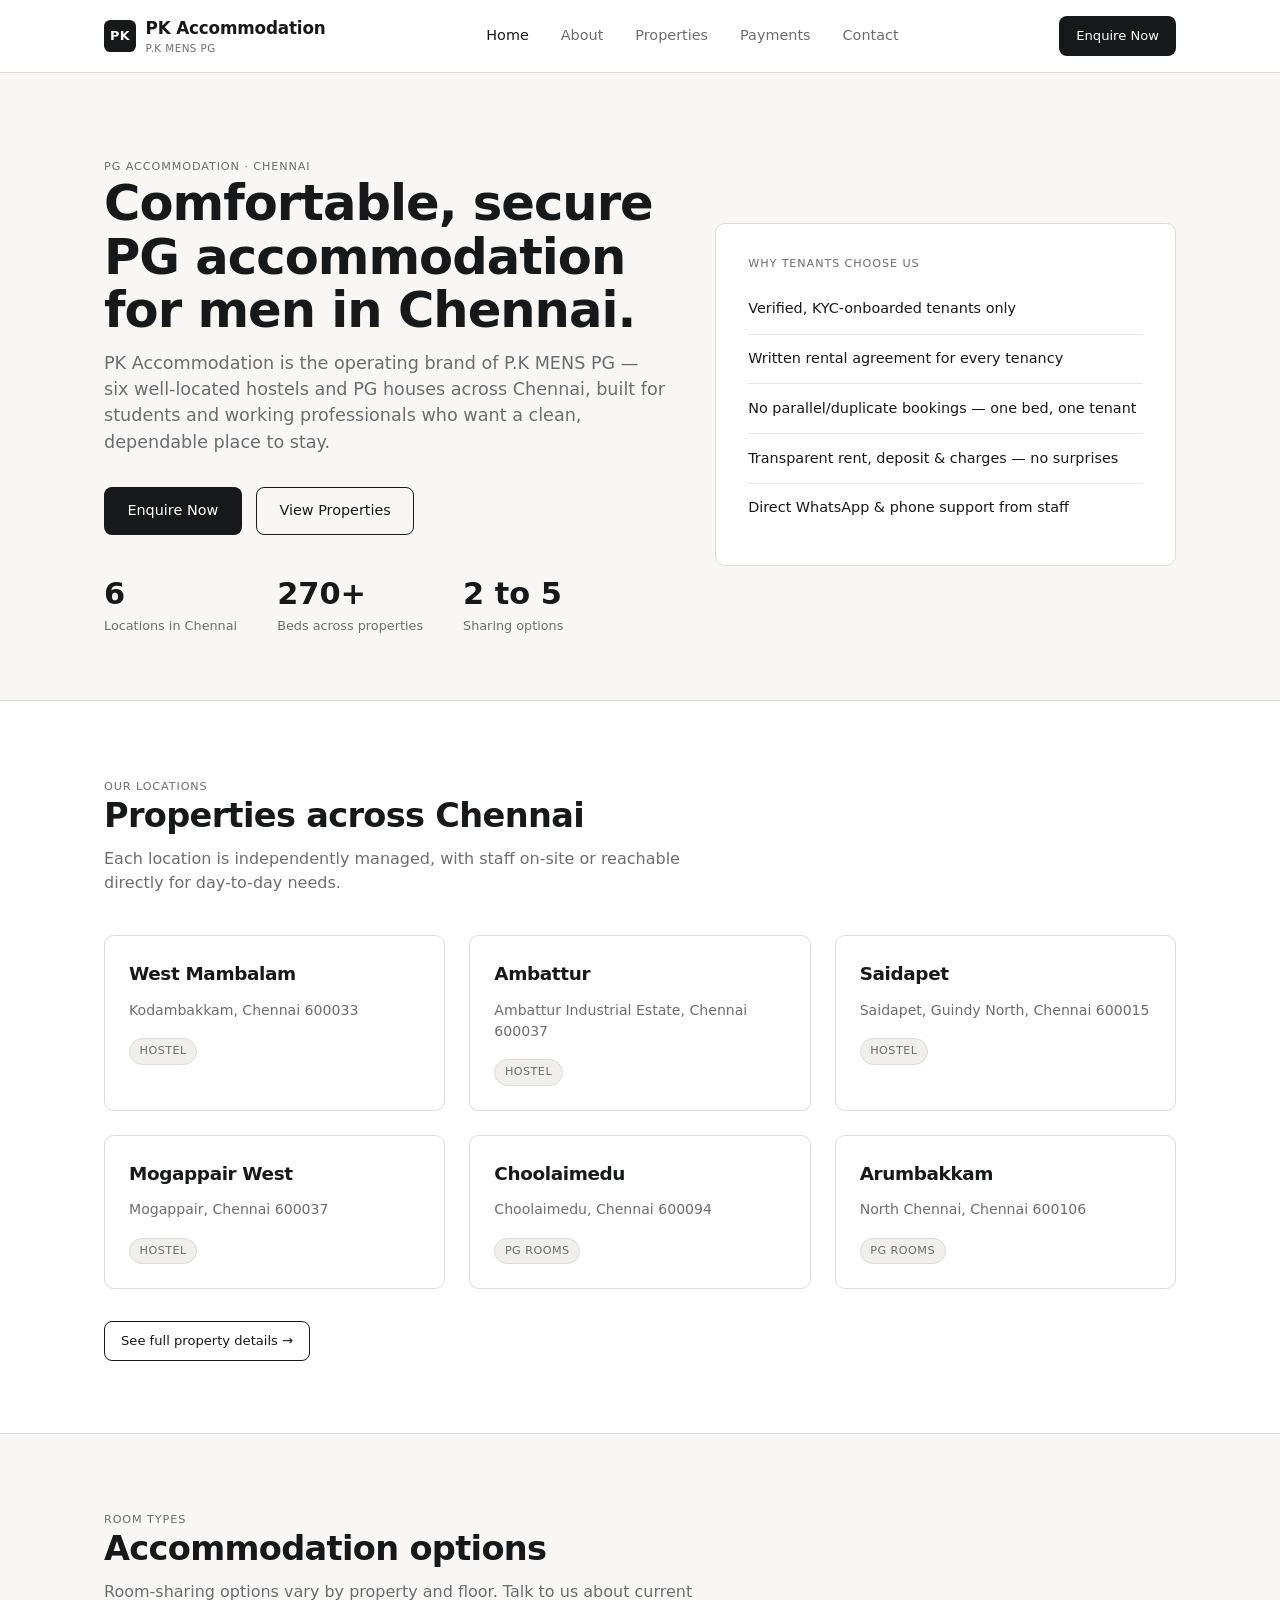
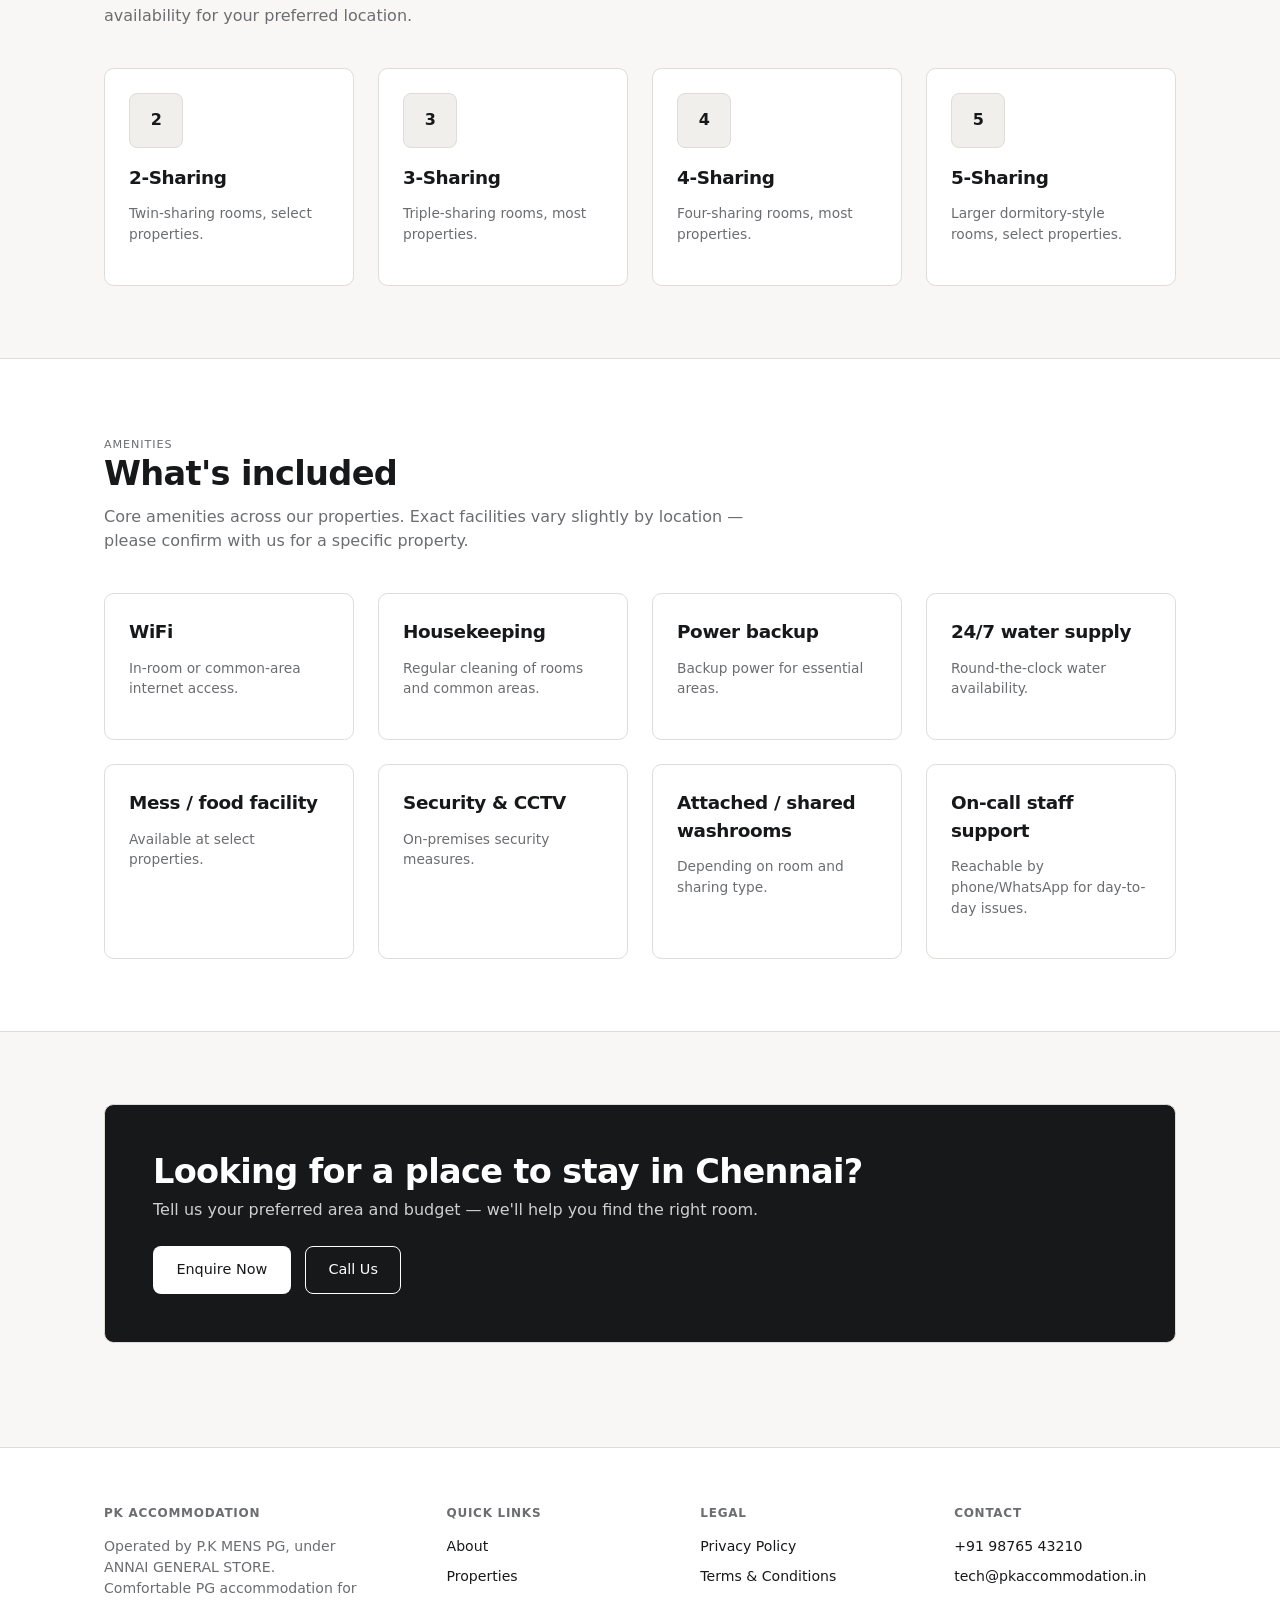
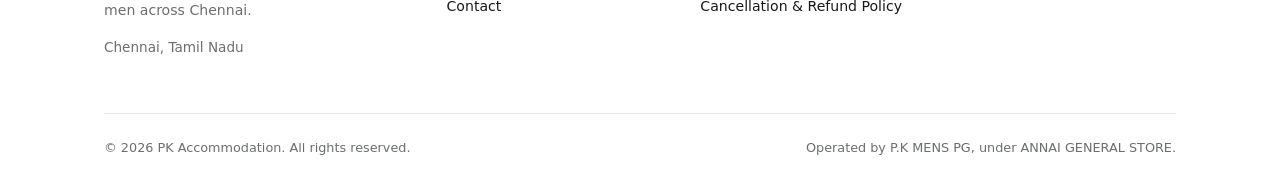
==== index.html @ fdcaf5c1 "Initial commit: PK Accommodation compliance/verification landing site Static site for pkaccommodatio" ====
<!DOCTYPE html>
<html lang="en">
<head>
<meta charset="UTF-8" />
<meta name="viewport" content="width=device-width, initial-scale=1.0" />
<title>PK Accommodation — Comfortable PG Accommodation in Chennai</title>
<meta name="description" content="PK Accommodation (P.K MENS PG) offers comfortable, secure PG and hostel accommodation for men across 6 locations in Chennai — for students and working professionals." />
<link rel="stylesheet" href="assets/style.css" />
</head>
<body>

<header class="site">
  <div class="wrap nav-row">
    <a href="index.html" class="brand">
      <span class="brand-mark">PK</span>
      <span>PK Accommodation<span class="brand-sub">P.K MENS PG</span></span>
    </a>
    <button class="menu-toggle" aria-label="Toggle menu">☰</button>
    <nav class="primary">
      <a href="index.html" aria-current="page">Home</a>
      <a href="about.html">About</a>
      <a href="properties.html">Properties</a>
      <a href="payments.html">Payments</a>
      <a href="contact.html">Contact</a>
    </nav>
    <a href="contact.html" class="btn btn-primary btn-sm nav-cta">Enquire Now</a>
  </div>
</header>

<section class="hero">
  <div class="wrap hero-grid">
    <div>
      <span class="label-xs">PG Accommodation · Chennai</span>
      <h1>Comfortable, secure PG accommodation for men in Chennai.</h1>
      <p class="lead">PK Accommodation is the operating brand of P.K MENS PG — six well-located hostels and PG houses across Chennai, built for students and working professionals who want a clean, dependable place to stay.</p>
      <div class="cta-row">
        <a href="contact.html" class="btn btn-primary">Enquire Now</a>
        <a href="properties.html" class="btn btn-outline">View Properties</a>
      </div>
      <div class="stat-row">
        <div>
          <div class="stat-num">6</div>
          <div class="stat-label">Locations in Chennai</div>
        </div>
        <div>
          <div class="stat-num">270+</div>
          <div class="stat-label">Beds across properties</div>
        </div>
        <div>
          <div class="stat-num">2 to 5</div>
          <div class="stat-label">Sharing options</div>
        </div>
      </div>
    </div>
    <div class="hero-panel">
      <div class="label-xs" style="margin-bottom:0.75rem;">Why tenants choose us</div>
      <div class="row"><span>Verified, KYC-onboarded tenants only</span></div>
      <div class="row"><span>Written rental agreement for every tenancy</span></div>
      <div class="row"><span>No parallel/duplicate bookings — one bed, one tenant</span></div>
      <div class="row"><span>Transparent rent, deposit &amp; charges — no surprises</span></div>
      <div class="row"><span>Direct WhatsApp &amp; phone support from staff</span></div>
    </div>
  </div>
</section>

<section class="alt">
  <div class="wrap">
    <div class="section-head">
      <span class="label-xs">Our Locations</span>
      <h2>Properties across Chennai</h2>
      <p class="muted">Each location is independently managed, with staff on-site or reachable directly for day-to-day needs.</p>
    </div>
    <div class="grid grid-3">
      <div class="card">
        <h3>West Mambalam</h3>
        <p class="muted" style="font-size:0.88rem;">Kodambakkam, Chennai 600033</p>
        <span class="tag">Hostel</span>
      </div>
      <div class="card">
        <h3>Ambattur</h3>
        <p class="muted" style="font-size:0.88rem;">Ambattur Industrial Estate, Chennai 600037</p>
        <span class="tag">Hostel</span>
      </div>
      <div class="card">
        <h3>Saidapet</h3>
        <p class="muted" style="font-size:0.88rem;">Saidapet, Guindy North, Chennai 600015</p>
        <span class="tag">Hostel</span>
      </div>
      <div class="card">
        <h3>Mogappair West</h3>
        <p class="muted" style="font-size:0.88rem;">Mogappair, Chennai 600037</p>
        <span class="tag">Hostel</span>
      </div>
      <div class="card">
        <h3>Choolaimedu</h3>
        <p class="muted" style="font-size:0.88rem;">Choolaimedu, Chennai 600094</p>
        <span class="tag">PG Rooms</span>
      </div>
      <div class="card">
        <h3>Arumbakkam</h3>
        <p class="muted" style="font-size:0.88rem;">North Chennai, Chennai 600106</p>
        <span class="tag">PG Rooms</span>
      </div>
    </div>
    <div style="margin-top:2rem;">
      <a href="properties.html" class="btn btn-outline btn-sm">See full property details →</a>
    </div>
  </div>
</section>

<section>
  <div class="wrap">
    <div class="section-head">
      <span class="label-xs">Room Types</span>
      <h2>Accommodation options</h2>
      <p class="muted">Room-sharing options vary by property and floor. Talk to us about current availability for your preferred location.</p>
    </div>
    <div class="grid grid-4">
      <div class="card">
        <div class="card-plate">2</div>
        <h3>2-Sharing</h3>
        <p class="muted" style="font-size:0.86rem;">Twin-sharing rooms, select properties.</p>
      </div>
      <div class="card">
        <div class="card-plate">3</div>
        <h3>3-Sharing</h3>
        <p class="muted" style="font-size:0.86rem;">Triple-sharing rooms, most properties.</p>
      </div>
      <div class="card">
        <div class="card-plate">4</div>
        <h3>4-Sharing</h3>
        <p class="muted" style="font-size:0.86rem;">Four-sharing rooms, most properties.</p>
      </div>
      <div class="card">
        <div class="card-plate">5</div>
        <h3>5-Sharing</h3>
        <p class="muted" style="font-size:0.86rem;">Larger dormitory-style rooms, select properties.</p>
      </div>
    </div>
  </div>
</section>

<section class="alt">
  <div class="wrap">
    <div class="section-head">
      <span class="label-xs">Amenities</span>
      <h2>What's included</h2>
      <p class="muted">Core amenities across our properties. Exact facilities vary slightly by location — please confirm with us for a specific property.</p>
    </div>
    <div class="grid grid-4">
      <div class="card"><h3>WiFi</h3><p class="muted" style="font-size:0.86rem;">In-room or common-area internet access.</p></div>
      <div class="card"><h3>Housekeeping</h3><p class="muted" style="font-size:0.86rem;">Regular cleaning of rooms and common areas.</p></div>
      <div class="card"><h3>Power backup</h3><p class="muted" style="font-size:0.86rem;">Backup power for essential areas.</p></div>
      <div class="card"><h3>24/7 water supply</h3><p class="muted" style="font-size:0.86rem;">Round-the-clock water availability.</p></div>
      <div class="card"><h3>Mess / food facility</h3><p class="muted" style="font-size:0.86rem;">Available at select properties.</p></div>
      <div class="card"><h3>Security &amp; CCTV</h3><p class="muted" style="font-size:0.86rem;">On-premises security measures.</p></div>
      <div class="card"><h3>Attached / shared washrooms</h3><p class="muted" style="font-size:0.86rem;">Depending on room and sharing type.</p></div>
      <div class="card"><h3>On-call staff support</h3><p class="muted" style="font-size:0.86rem;">Reachable by phone/WhatsApp for day-to-day issues.</p></div>
    </div>
  </div>
</section>

<section>
  <div class="wrap">
    <div class="cta-banner">
      <div>
        <h2>Looking for a place to stay in Chennai?</h2>
        <p>Tell us your preferred area and budget — we'll help you find the right room.</p>
      </div>
      <div class="cta-row" style="margin-top:0;">
        <a href="contact.html" class="btn btn-primary">Enquire Now</a>
        <a href="tel:+919876543210" class="btn btn-outline">Call Us</a>
      </div>
    </div>
  </div>
</section>

<footer class="site">
  <div class="wrap">
    <div class="footer-grid">
      <div>
        <h4>PK Accommodation</h4>
        <p class="muted" style="font-size:0.88rem; max-width:260px;">Operated by P.K MENS PG, under ANNAI GENERAL STORE. Comfortable PG accommodation for men across Chennai.</p>
        <p class="muted" style="font-size:0.85rem;">Chennai, Tamil Nadu</p>
      </div>
      <div>
        <h4>Quick Links</h4>
        <ul>
          <li><a href="about.html">About</a></li>
          <li><a href="properties.html">Properties</a></li>
          <li><a href="contact.html">Contact</a></li>
        </ul>
      </div>
      <div>
        <h4>Legal</h4>
        <ul>
          <li><a href="privacy.html">Privacy Policy</a></li>
          <li><a href="terms.html">Terms &amp; Conditions</a></li>
          <li><a href="refund.html">Cancellation &amp; Refund Policy</a></li>
        </ul>
      </div>
      <div>
        <h4>Contact</h4>
        <ul>
          <li><a href="tel:+919876543210">+91 98765 43210</a></li>
          <li><a href="mailto:tech@pkaccommodation.in">tech@pkaccommodation.in</a></li>
        </ul>
      </div>
    </div>
    <div class="footer-bottom">
      <span>© 2026 PK Accommodation. All rights reserved.</span>
      <span>Operated by P.K MENS PG, under ANNAI GENERAL STORE.</span>
    </div>
  </div>
</footer>
<script src="assets/script.js"></script>
</body>
</html>
---- assets/style.css ----
@import url('https://api.fontshare.com/v2/css?f[]=switzer@400,500,600,700&display=swap');

:root {
  --bg: #f8f7f5;
  --surface: #ffffff;
  --fg: #17181a;
  --muted: #6b6d70;
  --border: #dedcd8;
  --border-soft: #eae8e4;
  --secondary: #f0efec;
  --radius: 0.6rem;
  --max: 1120px;
}

* { box-sizing: border-box; }

html { scroll-behavior: smooth; }

body {
  margin: 0;
  font-family: 'Switzer', ui-sans-serif, system-ui, sans-serif;
  background: var(--bg);
  color: var(--fg);
  font-weight: 400;
  -webkit-font-smoothing: antialiased;
  line-height: 1.5;
}

img { max-width: 100%; display: block; }
a { color: inherit; }

.wrap {
  max-width: var(--max);
  margin: 0 auto;
  padding: 0 1.5rem;
}

/* ---------- Header ---------- */
header.site {
  border-bottom: 1px solid var(--border);
  background: var(--surface);
  position: sticky;
  top: 0;
  z-index: 40;
}

.nav-row {
  display: flex;
  align-items: center;
  justify-content: space-between;
  height: 4.5rem;
}

.brand {
  display: flex;
  align-items: center;
  gap: 0.6rem;
  text-decoration: none;
  font-weight: 600;
  font-size: 1.05rem;
  letter-spacing: -0.01em;
  color: var(--fg);
}

.brand-mark {
  width: 2rem;
  height: 2rem;
  border-radius: 0.4rem;
  background: var(--fg);
  color: var(--surface);
  display: flex;
  align-items: center;
  justify-content: center;
  font-weight: 700;
  font-size: 0.8rem;
  letter-spacing: 0.02em;
  flex-shrink: 0;
}

.brand-sub {
  display: block;
  font-size: 0.65rem;
  font-weight: 400;
  color: var(--muted);
  letter-spacing: 0.04em;
  text-transform: uppercase;
}

nav.primary {
  display: flex;
  gap: 2rem;
  align-items: center;
}

nav.primary a {
  text-decoration: none;
  font-size: 0.9rem;
  color: var(--muted);
  transition: color 0.15s ease;
}

nav.primary a:hover,
nav.primary a[aria-current="page"] {
  color: var(--fg);
}

.nav-cta {
  display: none;
}

.menu-toggle {
  display: none;
  background: none;
  border: 1px solid var(--border);
  border-radius: 0.4rem;
  width: 2.4rem;
  height: 2.4rem;
  align-items: center;
  justify-content: center;
  cursor: pointer;
}

@media (min-width: 860px) {
  .nav-cta { display: inline-flex; }
}

@media (max-width: 859px) {
  nav.primary {
    position: absolute;
    top: 4.5rem;
    left: 0;
    right: 0;
    background: var(--surface);
    border-bottom: 1px solid var(--border);
    flex-direction: column;
    align-items: flex-start;
    gap: 0;
    padding: 0.5rem 1.5rem 1.25rem;
    display: none;
  }
  nav.primary.open { display: flex; }
  nav.primary a {
    width: 100%;
    padding: 0.75rem 0;
    border-bottom: 1px solid var(--border-soft);
    color: var(--fg);
  }
  .menu-toggle { display: inline-flex; }
}

/* ---------- Buttons ---------- */
.btn {
  display: inline-flex;
  align-items: center;
  justify-content: center;
  gap: 0.5rem;
  padding: 0.75rem 1.4rem;
  border-radius: 0.5rem;
  font-size: 0.9rem;
  font-weight: 500;
  text-decoration: none;
  cursor: pointer;
  border: 1px solid transparent;
  transition: opacity 0.15s ease, background 0.15s ease;
}

.btn-primary {
  background: var(--fg);
  color: var(--surface);
}
.btn-primary:hover { opacity: 0.85; }

.btn-outline {
  background: transparent;
  border-color: var(--fg);
  color: var(--fg);
}
.btn-outline:hover { background: var(--fg); color: var(--surface); }

.btn-sm { padding: 0.55rem 1rem; font-size: 0.82rem; }

/* ---------- Sections ---------- */
section { padding: 4.5rem 0; }
section.tight { padding: 3rem 0; }
section.alt { background: var(--surface); border-top: 1px solid var(--border); border-bottom: 1px solid var(--border); }

.label-xs {
  font-size: 0.7rem;
  letter-spacing: 0.08em;
  text-transform: uppercase;
  color: var(--muted);
  font-weight: 500;
}

h1, h2, h3, h4 { font-weight: 600; letter-spacing: -0.02em; margin: 0 0 0.75rem; }
h1 { font-size: clamp(2rem, 4.5vw, 3.1rem); line-height: 1.08; }
h2 { font-size: clamp(1.5rem, 3vw, 2.1rem); line-height: 1.15; }
h3 { font-size: 1.15rem; }
p { color: var(--fg); margin: 0 0 1rem; }
.lead { font-size: 1.1rem; color: var(--muted); max-width: 640px; }
.muted { color: var(--muted); }

.hero {
  padding: 5rem 0 4rem;
}
.hero-grid {
  display: grid;
  grid-template-columns: 1.1fr 0.9fr;
  gap: 3rem;
  align-items: center;
}
@media (max-width: 900px) {
  .hero-grid { grid-template-columns: 1fr; }
}

.stat-row {
  display: flex;
  gap: 2.5rem;
  margin-top: 2.25rem;
  flex-wrap: wrap;
}
.stat-num {
  font-size: 1.9rem;
  font-weight: 600;
  font-variant-numeric: tabular-nums;
}
.stat-label { font-size: 0.8rem; color: var(--muted); }

.hero-panel {
  border: 1px solid var(--border);
  border-radius: var(--radius);
  background: var(--surface);
  padding: 2rem;
}
.hero-panel .row {
  display: flex;
  justify-content: space-between;
  padding: 0.85rem 0;
  border-bottom: 1px solid var(--border-soft);
  font-size: 0.9rem;
}
.hero-panel .row:last-child { border-bottom: none; }

.cta-row { display: flex; gap: 0.9rem; margin-top: 2rem; flex-wrap: wrap; }

.grid {
  display: grid;
  gap: 1.5rem;
}
.grid-2 { grid-template-columns: repeat(2, 1fr); }
.grid-3 { grid-template-columns: repeat(3, 1fr); }
.grid-4 { grid-template-columns: repeat(4, 1fr); }
@media (max-width: 900px) {
  .grid-3, .grid-4 { grid-template-columns: repeat(2, 1fr); }
}
@media (max-width: 620px) {
  .grid-2, .grid-3, .grid-4 { grid-template-columns: 1fr; }
}

.card {
  border: 1px solid var(--border);
  border-radius: var(--radius);
  background: var(--surface);
  padding: 1.5rem;
}

.card-plate {
  height: 3.4rem;
  width: 3.4rem;
  border-radius: 0.5rem;
  background: var(--secondary);
  border: 1px solid var(--border);
  display: flex;
  align-items: center;
  justify-content: center;
  font-weight: 600;
  margin-bottom: 1rem;
}

.tag {
  display: inline-block;
  font-size: 0.7rem;
  letter-spacing: 0.04em;
  text-transform: uppercase;
  padding: 0.25rem 0.6rem;
  border-radius: 999px;
  border: 1px solid var(--border);
  color: var(--muted);
  background: var(--secondary);
}

.section-head { max-width: 640px; margin-bottom: 2.5rem; }

/* ---------- Property card ---------- */
.property-card {
  border: 1px solid var(--border);
  border-radius: var(--radius);
  background: var(--surface);
  overflow: hidden;
}
.property-swatch {
  height: 7rem;
  background: repeating-linear-gradient(135deg, var(--secondary), var(--secondary) 10px, var(--border-soft) 10px, var(--border-soft) 20px);
  border-bottom: 1px solid var(--border);
  display: flex;
  align-items: flex-end;
  padding: 0.9rem 1.1rem;
}
.property-body { padding: 1.4rem; }
.property-body h3 { margin-bottom: 0.25rem; }
.property-addr { font-size: 0.85rem; color: var(--muted); margin-bottom: 0.9rem; }
.property-meta {
  display: flex;
  flex-wrap: wrap;
  gap: 0.4rem;
  margin-bottom: 1.1rem;
}
.property-actions { display: flex; gap: 0.6rem; flex-wrap: wrap; }

/* ---------- Table-ish list ---------- */
.deflist { border: 1px solid var(--border); border-radius: var(--radius); overflow: hidden; background: var(--surface); }
.deflist-row {
  display: grid;
  grid-template-columns: minmax(0, 1.1fr) minmax(0, 1.9fr);
  gap: 1rem;
  padding: 1rem 1.25rem;
  border-bottom: 1px solid var(--border-soft);
  font-size: 0.92rem;
}
.deflist-row:last-child { border-bottom: none; }
.deflist-row .k { color: var(--muted); font-size: 0.8rem; text-transform: uppercase; letter-spacing: 0.04em; padding-top: 0.1rem; }
@media (max-width: 620px) {
  .deflist-row { grid-template-columns: 1fr; gap: 0.3rem; }
}

/* ---------- Steps ---------- */
.steps { display: grid; grid-template-columns: repeat(5, 1fr); gap: 1rem; }
@media (max-width: 900px) { .steps { grid-template-columns: repeat(2, 1fr); } }
@media (max-width: 500px) { .steps { grid-template-columns: 1fr; } }
.step {
  border: 1px solid var(--border);
  border-radius: var(--radius);
  padding: 1.25rem;
  background: var(--surface);
  position: relative;
}
.step-num {
  font-size: 0.75rem;
  font-weight: 600;
  color: var(--muted);
  margin-bottom: 0.6rem;
}

/* ---------- CTA banner ---------- */
.cta-banner {
  border: 1px solid var(--border);
  border-radius: var(--radius);
  background: var(--fg);
  color: var(--surface);
  padding: 3rem;
  display: flex;
  justify-content: space-between;
  align-items: center;
  flex-wrap: wrap;
  gap: 1.5rem;
}
.cta-banner h2 { color: var(--surface); margin-bottom: 0.4rem; }
.cta-banner p { color: #cfcfcf; margin: 0; }
.cta-banner .btn-primary { background: var(--surface); color: var(--fg); }
.cta-banner .btn-outline { border-color: var(--surface); color: var(--surface); }
.cta-banner .btn-outline:hover { background: var(--surface); color: var(--fg); }

/* ---------- Legal / prose pages ---------- */
.prose { max-width: 760px; }
.prose h2 { margin-top: 2.5rem; }
.prose h2:first-child { margin-top: 0; }
.prose ul { padding-left: 1.2rem; }
.prose li { margin-bottom: 0.4rem; }
.updated-note {
  font-size: 0.85rem;
  color: var(--muted);
  border: 1px solid var(--border);
  background: var(--surface);
  border-radius: var(--radius);
  padding: 0.9rem 1.1rem;
  margin-bottom: 2.5rem;
}

/* ---------- Contact form ---------- */
.contact-grid {
  display: grid;
  grid-template-columns: 1fr 1fr;
  gap: 2.5rem;
}
@media (max-width: 860px) { .contact-grid { grid-template-columns: 1fr; } }

form.contact-form { display: grid; gap: 1rem; }
.field { display: grid; gap: 0.4rem; }
.field label { font-size: 0.8rem; color: var(--muted); }
.field input,
.field select,
.field textarea {
  font-family: inherit;
  font-size: 0.92rem;
  padding: 0.7rem 0.85rem;
  border: 1px solid var(--border);
  border-radius: 0.5rem;
  background: var(--surface);
  color: var(--fg);
}
.field textarea { min-height: 110px; resize: vertical; }
.form-note { font-size: 0.8rem; color: var(--muted); margin-top: 0.25rem; }

/* ---------- Footer ---------- */
footer.site {
  border-top: 1px solid var(--border);
  background: var(--surface);
  padding: 3.5rem 0 2rem;
  margin-top: 2rem;
}
.footer-grid {
  display: grid;
  grid-template-columns: 1.4fr 1fr 1fr 1fr;
  gap: 2rem;
  padding-bottom: 2.5rem;
  border-bottom: 1px solid var(--border-soft);
}
@media (max-width: 760px) {
  .footer-grid { grid-template-columns: 1fr 1fr; }
}
.footer-grid h4 {
  font-size: 0.75rem;
  text-transform: uppercase;
  letter-spacing: 0.06em;
  color: var(--muted);
  margin-bottom: 0.9rem;
}
.footer-grid ul { list-style: none; padding: 0; margin: 0; }
.footer-grid li { margin-bottom: 0.55rem; font-size: 0.88rem; }
.footer-grid a { text-decoration: none; color: var(--fg); }
.footer-grid a:hover { color: var(--muted); }
.footer-bottom {
  padding-top: 1.5rem;
  display: flex;
  justify-content: space-between;
  align-items: center;
  flex-wrap: wrap;
  gap: 0.75rem;
  font-size: 0.8rem;
  color: var(--muted);
}

.disclosure {
  font-size: 0.78rem;
  color: var(--muted);
  max-width: 640px;
}
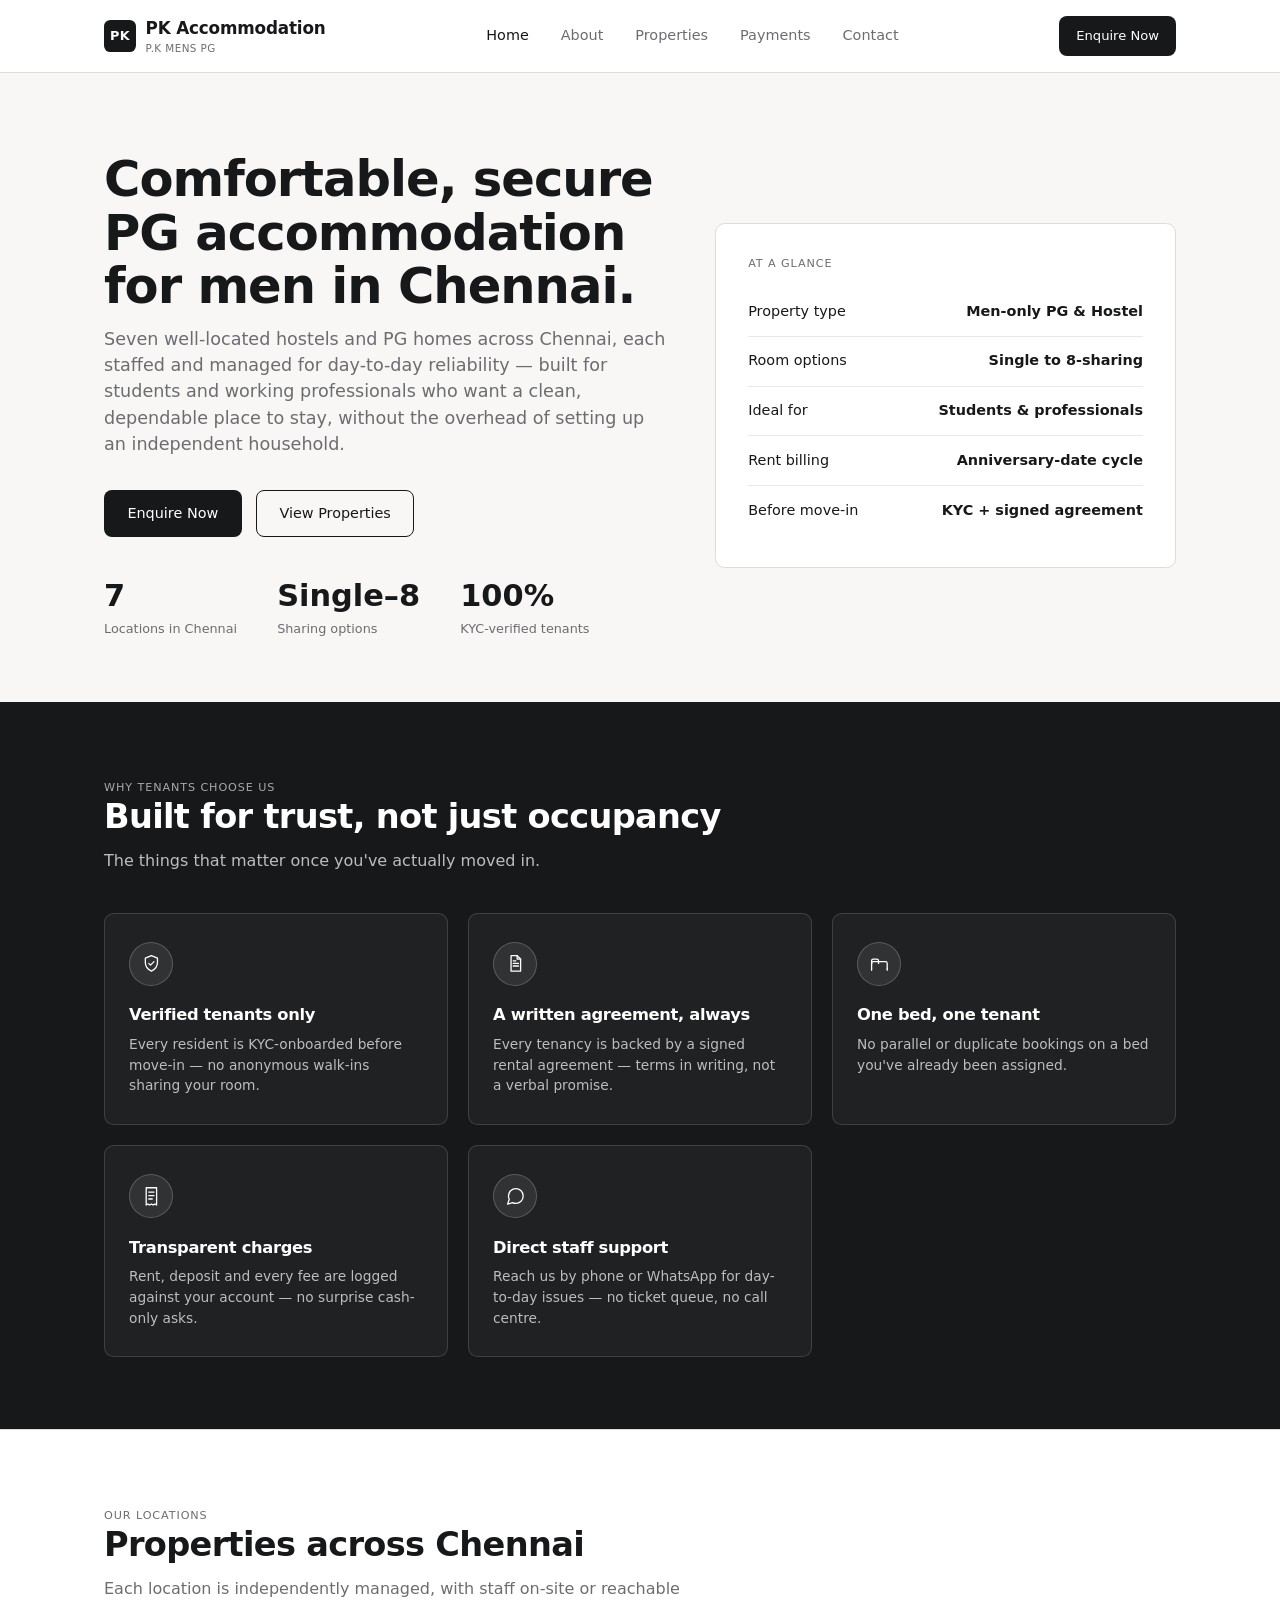
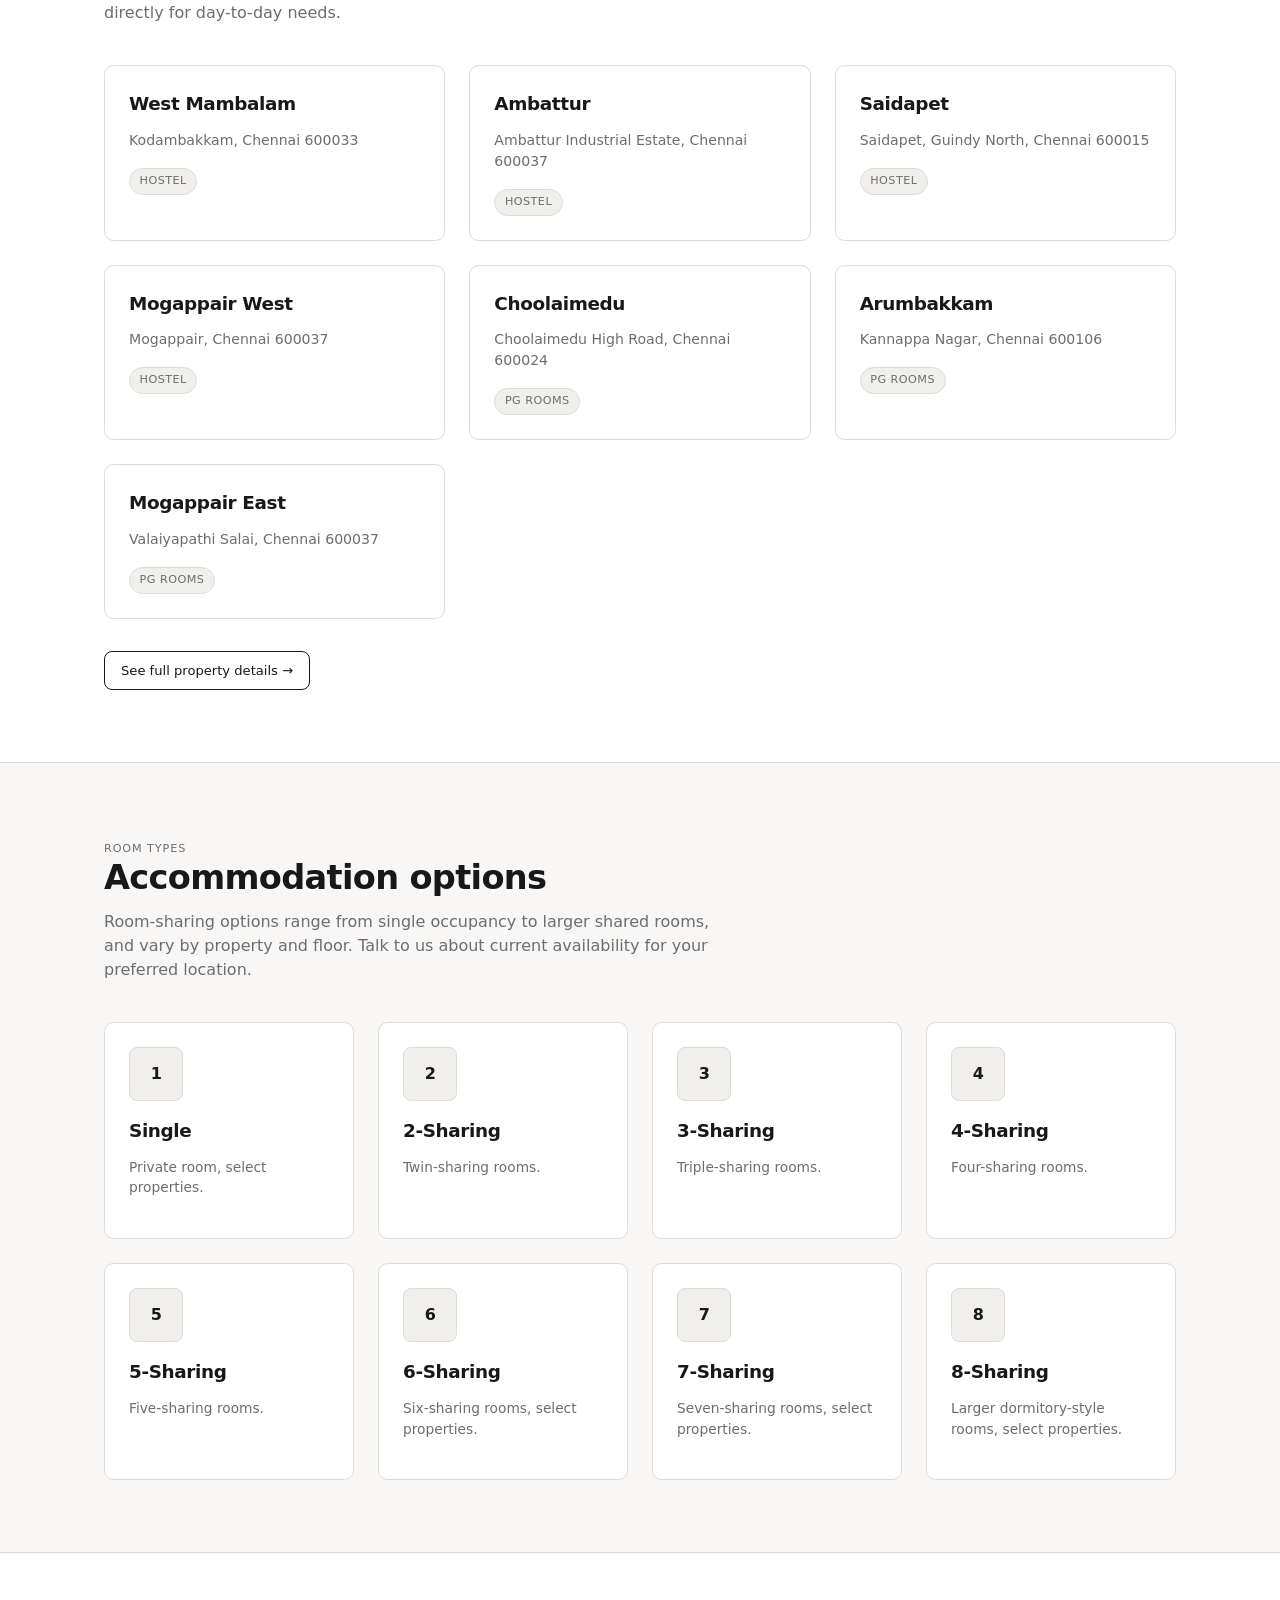
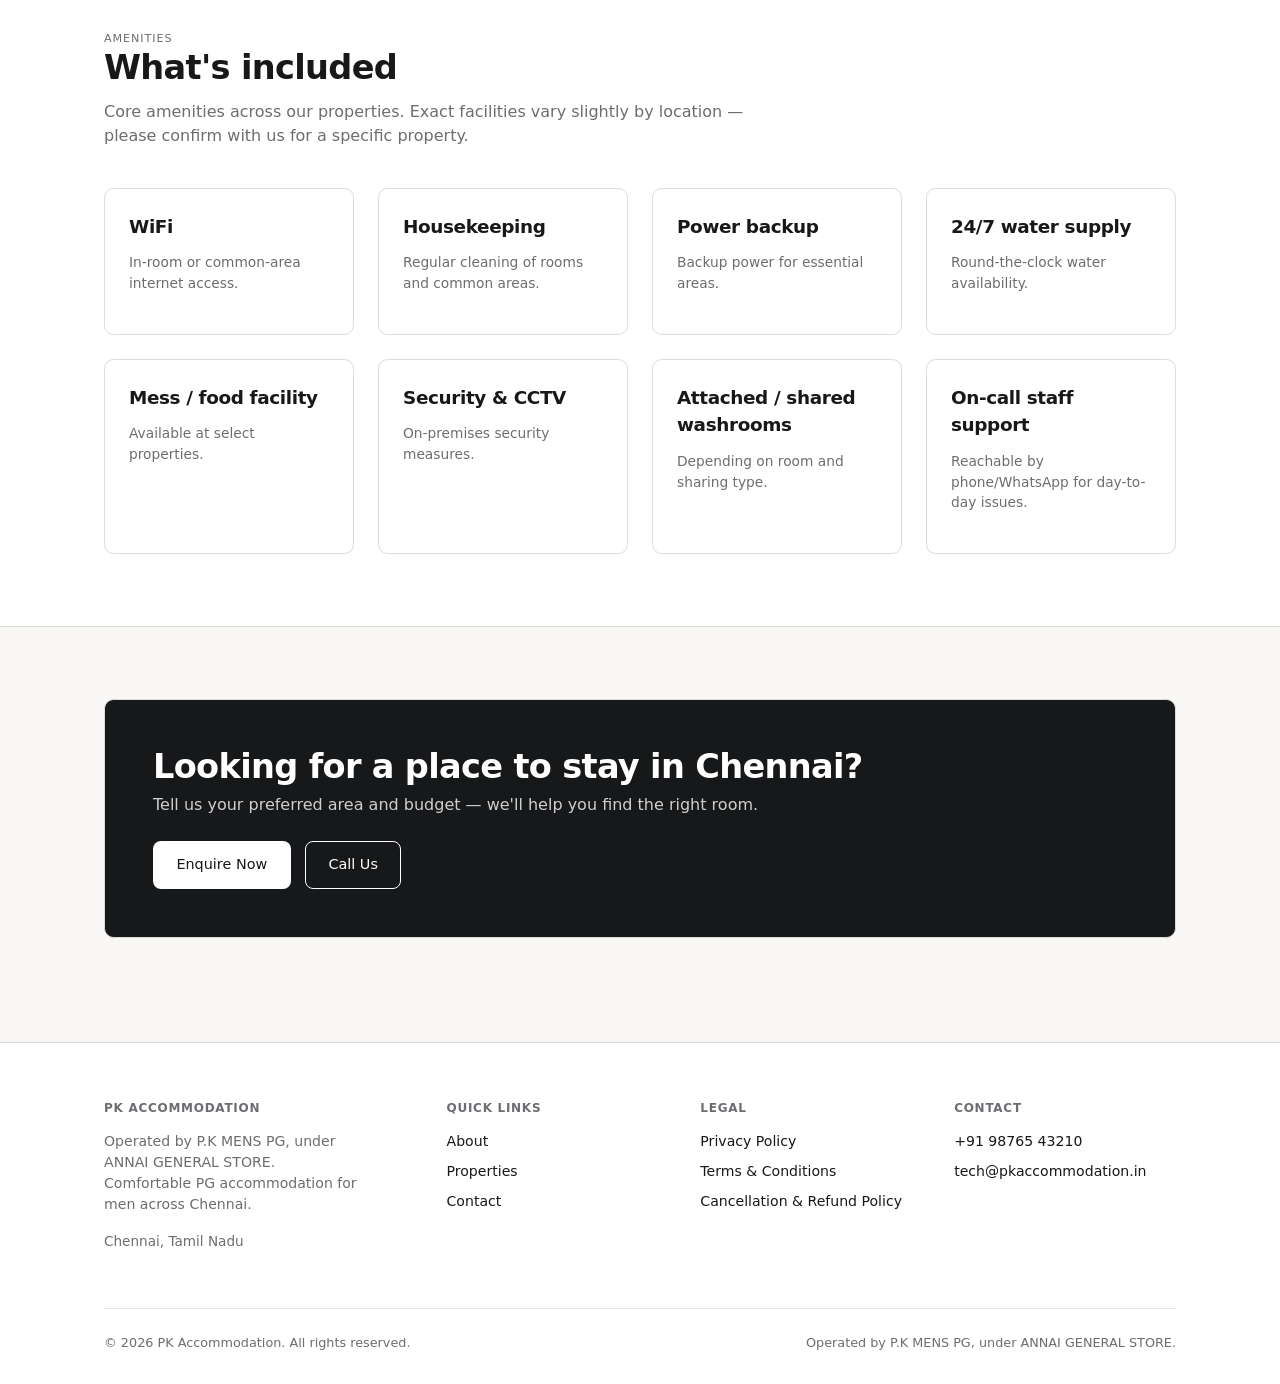
==== commit ae381a23: "Fix root URL 404: serve a real index.html instead of a rewrite" ====
--- a/index.html
+++ b/index.html
@@ -4,61 +4,97 @@
 <meta charset="UTF-8" />
 <meta name="viewport" content="width=device-width, initial-scale=1.0" />
 <title>PK Accommodation — Comfortable PG Accommodation in Chennai</title>
-<meta name="description" content="PK Accommodation (P.K MENS PG) offers comfortable, secure PG and hostel accommodation for men across 6 locations in Chennai — for students and working professionals." />
-<link rel="stylesheet" href="assets/style.css" />
+<meta name="description" content="PK Accommodation (P.K MENS PG) offers comfortable, secure PG and hostel accommodation for men across 7 locations in Chennai — for students and working professionals." />
+<link rel="stylesheet" href="/assets/style.css" />
 </head>
 <body>
 
 <header class="site">
   <div class="wrap nav-row">
-    <a href="index.html" class="brand">
+    <a href="/home" class="brand">
       <span class="brand-mark">PK</span>
       <span>PK Accommodation<span class="brand-sub">P.K MENS PG</span></span>
     </a>
     <button class="menu-toggle" aria-label="Toggle menu">☰</button>
     <nav class="primary">
-      <a href="index.html" aria-current="page">Home</a>
-      <a href="about.html">About</a>
-      <a href="properties.html">Properties</a>
-      <a href="payments.html">Payments</a>
-      <a href="contact.html">Contact</a>
+      <a href="/home" aria-current="page">Home</a>
+      <a href="/about">About</a>
+      <a href="/properties">Properties</a>
+      <a href="/payments">Payments</a>
+      <a href="/contact">Contact</a>
     </nav>
-    <a href="contact.html" class="btn btn-primary btn-sm nav-cta">Enquire Now</a>
+    <a href="/contact" class="btn btn-primary btn-sm nav-cta">Enquire Now</a>
   </div>
 </header>
 
 <section class="hero">
   <div class="wrap hero-grid">
     <div>
-      <span class="label-xs">PG Accommodation · Chennai</span>
       <h1>Comfortable, secure PG accommodation for men in Chennai.</h1>
-      <p class="lead">PK Accommodation is the operating brand of P.K MENS PG — six well-located hostels and PG houses across Chennai, built for students and working professionals who want a clean, dependable place to stay.</p>
+      <p class="lead">Seven well-located hostels and PG homes across Chennai, each staffed and managed for day-to-day reliability — built for students and working professionals who want a clean, dependable place to stay, without the overhead of setting up an independent household.</p>
       <div class="cta-row">
-        <a href="contact.html" class="btn btn-primary">Enquire Now</a>
-        <a href="properties.html" class="btn btn-outline">View Properties</a>
+        <a href="/contact" class="btn btn-primary">Enquire Now</a>
+        <a href="/properties" class="btn btn-outline">View Properties</a>
       </div>
       <div class="stat-row">
         <div>
-          <div class="stat-num">6</div>
+          <div class="stat-num">7</div>
           <div class="stat-label">Locations in Chennai</div>
         </div>
         <div>
-          <div class="stat-num">270+</div>
-          <div class="stat-label">Beds across properties</div>
+          <div class="stat-num">Single–8</div>
+          <div class="stat-label">Sharing options</div>
         </div>
         <div>
-          <div class="stat-num">2 to 5</div>
-          <div class="stat-label">Sharing options</div>
+          <div class="stat-num">100%</div>
+          <div class="stat-label">KYC-verified tenants</div>
         </div>
       </div>
     </div>
     <div class="hero-panel">
-      <div class="label-xs" style="margin-bottom:0.75rem;">Why tenants choose us</div>
-      <div class="row"><span>Verified, KYC-onboarded tenants only</span></div>
-      <div class="row"><span>Written rental agreement for every tenancy</span></div>
-      <div class="row"><span>No parallel/duplicate bookings — one bed, one tenant</span></div>
-      <div class="row"><span>Transparent rent, deposit &amp; charges — no surprises</span></div>
-      <div class="row"><span>Direct WhatsApp &amp; phone support from staff</span></div>
+      <div class="label-xs" style="margin-bottom:0.9rem;">At a glance</div>
+      <div class="row"><span>Property type</span><strong>Men-only PG &amp; Hostel</strong></div>
+      <div class="row"><span>Room options</span><strong>Single to 8-sharing</strong></div>
+      <div class="row"><span>Ideal for</span><strong>Students &amp; professionals</strong></div>
+      <div class="row"><span>Rent billing</span><strong>Anniversary-date cycle</strong></div>
+      <div class="row"><span>Before move-in</span><strong>KYC + signed agreement</strong></div>
+    </div>
+  </div>
+</section>
+
+<section class="feature-band">
+  <div class="wrap">
+    <div class="section-head">
+      <span class="label-xs" style="color:#a9a9a9;">Why tenants choose us</span>
+      <h2 style="color:#fff;">Built for trust, not just occupancy</h2>
+      <p class="muted" style="color:#bdbdbd;">The things that matter once you've actually moved in.</p>
+    </div>
+    <div class="grid grid-3 feature-grid">
+      <div class="feature-card">
+        <div class="feature-icon"><svg viewBox="0 0 24 24" fill="none" stroke="currentColor" stroke-width="1.5" stroke-linecap="round" stroke-linejoin="round"><path d="M12 3l7 3v5c0 4.5-3 8-7 10-4-2-7-5.5-7-10V6l7-3z"/><path d="M9 12l2 2 4-4"/></svg></div>
+        <h3>Verified tenants only</h3>
+        <p>Every resident is KYC-onboarded before move-in — no anonymous walk-ins sharing your room.</p>
+      </div>
+      <div class="feature-card">
+        <div class="feature-icon"><svg viewBox="0 0 24 24" fill="none" stroke="currentColor" stroke-width="1.5" stroke-linecap="round" stroke-linejoin="round"><path d="M7 3h7l4 4v14H7V3z"/><path d="M14 3v4h4"/><path d="M9.5 12h6M9.5 15h6M9.5 9h3"/></svg></div>
+        <h3>A written agreement, always</h3>
+        <p>Every tenancy is backed by a signed rental agreement — terms in writing, not a verbal promise.</p>
+      </div>
+      <div class="feature-card">
+        <div class="feature-icon"><svg viewBox="0 0 24 24" fill="none" stroke="currentColor" stroke-width="1.5" stroke-linecap="round" stroke-linejoin="round"><path d="M3 18v-6a2 2 0 012-2h14a2 2 0 012 2v6"/><path d="M3 18v2M21 18v2"/><path d="M3 13V9a2 2 0 012-2h4a2 2 0 012 2v3"/></svg></div>
+        <h3>One bed, one tenant</h3>
+        <p>No parallel or duplicate bookings on a bed you've already been assigned.</p>
+      </div>
+      <div class="feature-card">
+        <div class="feature-icon"><svg viewBox="0 0 24 24" fill="none" stroke="currentColor" stroke-width="1.5" stroke-linecap="round" stroke-linejoin="round"><path d="M6 2h12v20l-2-1.3L14 22l-2-1.3L10 22l-2-1.3L6 22V2z"/><path d="M9 7h6M9 11h6M9 15h4"/></svg></div>
+        <h3>Transparent charges</h3>
+        <p>Rent, deposit and every fee are logged against your account — no surprise cash-only asks.</p>
+      </div>
+      <div class="feature-card">
+        <div class="feature-icon"><svg viewBox="0 0 24 24" fill="none" stroke="currentColor" stroke-width="1.5" stroke-linecap="round" stroke-linejoin="round"><path d="M21 11.5c0 4.7-3.8 8.5-8.5 8.5a8.4 8.4 0 01-3.8-.9L3 21l1.9-5.7a8.4 8.4 0 01-.9-3.8C4 6.8 7.8 3 12.5 3S21 6.8 21 11.5z"/></svg></div>
+        <h3>Direct staff support</h3>
+        <p>Reach us by phone or WhatsApp for day-to-day issues — no ticket queue, no call centre.</p>
+      </div>
     </div>
   </div>
 </section>
@@ -93,17 +129,22 @@
       </div>
       <div class="card">
         <h3>Choolaimedu</h3>
-        <p class="muted" style="font-size:0.88rem;">Choolaimedu, Chennai 600094</p>
+        <p class="muted" style="font-size:0.88rem;">Choolaimedu High Road, Chennai 600024</p>
         <span class="tag">PG Rooms</span>
       </div>
       <div class="card">
         <h3>Arumbakkam</h3>
-        <p class="muted" style="font-size:0.88rem;">North Chennai, Chennai 600106</p>
+        <p class="muted" style="font-size:0.88rem;">Kannappa Nagar, Chennai 600106</p>
         <span class="tag">PG Rooms</span>
       </div>
+      <div class="card">
+        <h3>Mogappair East</h3>
+        <p class="muted" style="font-size:0.88rem;">Valaiyapathi Salai, Chennai 600037</p>
+        <span class="tag">PG Rooms</span>
+      </div>
     </div>
     <div style="margin-top:2rem;">
-      <a href="properties.html" class="btn btn-outline btn-sm">See full property details →</a>
+      <a href="/properties" class="btn btn-outline btn-sm">See full property details →</a>
     </div>
   </div>
 </section>
@@ -113,27 +154,47 @@
     <div class="section-head">
       <span class="label-xs">Room Types</span>
       <h2>Accommodation options</h2>
-      <p class="muted">Room-sharing options vary by property and floor. Talk to us about current availability for your preferred location.</p>
+      <p class="muted">Room-sharing options range from single occupancy to larger shared rooms, and vary by property and floor. Talk to us about current availability for your preferred location.</p>
     </div>
     <div class="grid grid-4">
+      <div class="card">
+        <div class="card-plate">1</div>
+        <h3>Single</h3>
+        <p class="muted" style="font-size:0.86rem;">Private room, select properties.</p>
+      </div>
       <div class="card">
         <div class="card-plate">2</div>
         <h3>2-Sharing</h3>
-        <p class="muted" style="font-size:0.86rem;">Twin-sharing rooms, select properties.</p>
+        <p class="muted" style="font-size:0.86rem;">Twin-sharing rooms.</p>
       </div>
       <div class="card">
         <div class="card-plate">3</div>
         <h3>3-Sharing</h3>
-        <p class="muted" style="font-size:0.86rem;">Triple-sharing rooms, most properties.</p>
+        <p class="muted" style="font-size:0.86rem;">Triple-sharing rooms.</p>
       </div>
       <div class="card">
         <div class="card-plate">4</div>
         <h3>4-Sharing</h3>
-        <p class="muted" style="font-size:0.86rem;">Four-sharing rooms, most properties.</p>
+        <p class="muted" style="font-size:0.86rem;">Four-sharing rooms.</p>
       </div>
       <div class="card">
         <div class="card-plate">5</div>
         <h3>5-Sharing</h3>
+        <p class="muted" style="font-size:0.86rem;">Five-sharing rooms.</p>
+      </div>
+      <div class="card">
+        <div class="card-plate">6</div>
+        <h3>6-Sharing</h3>
+        <p class="muted" style="font-size:0.86rem;">Six-sharing rooms, select properties.</p>
+      </div>
+      <div class="card">
+        <div class="card-plate">7</div>
+        <h3>7-Sharing</h3>
+        <p class="muted" style="font-size:0.86rem;">Seven-sharing rooms, select properties.</p>
+      </div>
+      <div class="card">
+        <div class="card-plate">8</div>
+        <h3>8-Sharing</h3>
         <p class="muted" style="font-size:0.86rem;">Larger dormitory-style rooms, select properties.</p>
       </div>
     </div>
@@ -168,7 +229,7 @@
         <p>Tell us your preferred area and budget — we'll help you find the right room.</p>
       </div>
       <div class="cta-row" style="margin-top:0;">
-        <a href="contact.html" class="btn btn-primary">Enquire Now</a>
+        <a href="/contact" class="btn btn-primary">Enquire Now</a>
         <a href="tel:+919876543210" class="btn btn-outline">Call Us</a>
       </div>
     </div>
@@ -186,17 +247,17 @@
       <div>
         <h4>Quick Links</h4>
         <ul>
-          <li><a href="about.html">About</a></li>
-          <li><a href="properties.html">Properties</a></li>
-          <li><a href="contact.html">Contact</a></li>
+          <li><a href="/about">About</a></li>
+          <li><a href="/properties">Properties</a></li>
+          <li><a href="/contact">Contact</a></li>
         </ul>
       </div>
       <div>
         <h4>Legal</h4>
         <ul>
-          <li><a href="privacy.html">Privacy Policy</a></li>
-          <li><a href="terms.html">Terms &amp; Conditions</a></li>
-          <li><a href="refund.html">Cancellation &amp; Refund Policy</a></li>
+          <li><a href="/privacy">Privacy Policy</a></li>
+          <li><a href="/terms">Terms &amp; Conditions</a></li>
+          <li><a href="/refund">Cancellation &amp; Refund Policy</a></li>
         </ul>
       </div>
       <div>
@@ -213,6 +274,6 @@
     </div>
   </div>
 </footer>
-<script src="assets/script.js"></script>
+<script src="/assets/script.js"></script>
 </body>
 </html>
--- a/assets/style.css
+++ b/assets/style.css
@@ -351,6 +351,35 @@
   margin-bottom: 0.6rem;
 }
 
+/* ---------- Feature band (dark, "why tenants choose us") ---------- */
+.feature-band {
+  background: var(--fg);
+  padding: 4.5rem 0;
+}
+.feature-band .section-head { max-width: 640px; margin-bottom: 2.5rem; }
+.feature-grid { gap: 1.25rem; }
+.feature-card {
+  border: 1px solid rgba(255, 255, 255, 0.14);
+  border-radius: var(--radius);
+  background: rgba(255, 255, 255, 0.04);
+  padding: 1.75rem 1.5rem;
+}
+.feature-icon {
+  width: 2.75rem;
+  height: 2.75rem;
+  border-radius: 999px;
+  border: 1px solid rgba(255, 255, 255, 0.2);
+  background: rgba(255, 255, 255, 0.08);
+  display: flex;
+  align-items: center;
+  justify-content: center;
+  margin-bottom: 1.1rem;
+  color: #ffffff;
+}
+.feature-icon svg { width: 1.3rem; height: 1.3rem; }
+.feature-card h3 { color: #ffffff; font-size: 1.02rem; margin-bottom: 0.4rem; }
+.feature-card p { color: #bdbdbd; font-size: 0.86rem; margin: 0; }
+
 /* ---------- CTA banner ---------- */
 .cta-banner {
   border: 1px solid var(--border);
@@ -385,6 +414,25 @@
   padding: 0.9rem 1.1rem;
   margin-bottom: 2.5rem;
 }
+.flag-note {
+  font-size: 0.82rem;
+  color: var(--muted);
+  border: 1px dashed var(--border);
+  background: var(--secondary);
+  border-radius: var(--radius);
+  padding: 0.8rem 1rem;
+  margin: 0.75rem 0 1.5rem;
+}
+.flag-note strong { color: var(--fg); }
+.legal-signoff {
+  border-top: 1px solid var(--border);
+  margin-top: 3rem;
+  padding-top: 1.75rem;
+  font-size: 0.86rem;
+  color: var(--muted);
+  line-height: 1.7;
+}
+.legal-signoff strong { color: var(--fg); display: block; }
 
 /* ---------- Contact form ---------- */
 .contact-grid {
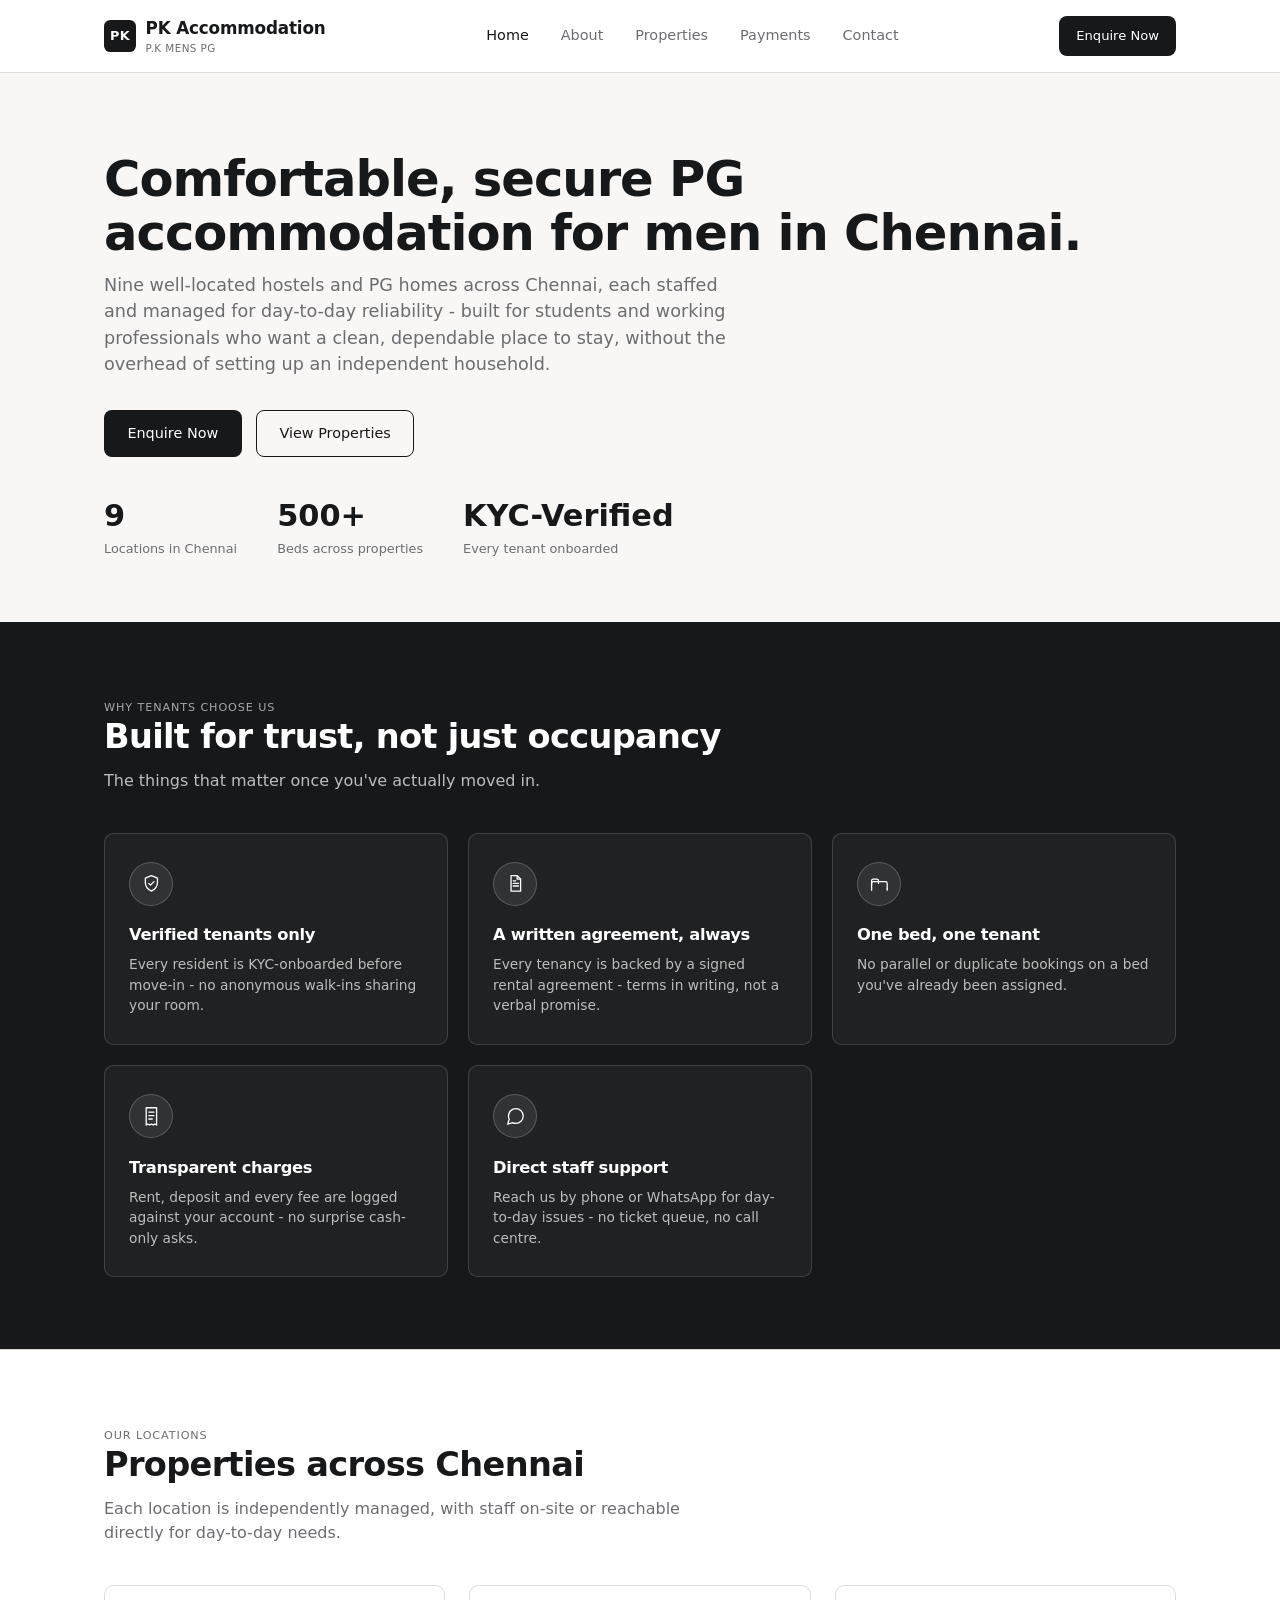
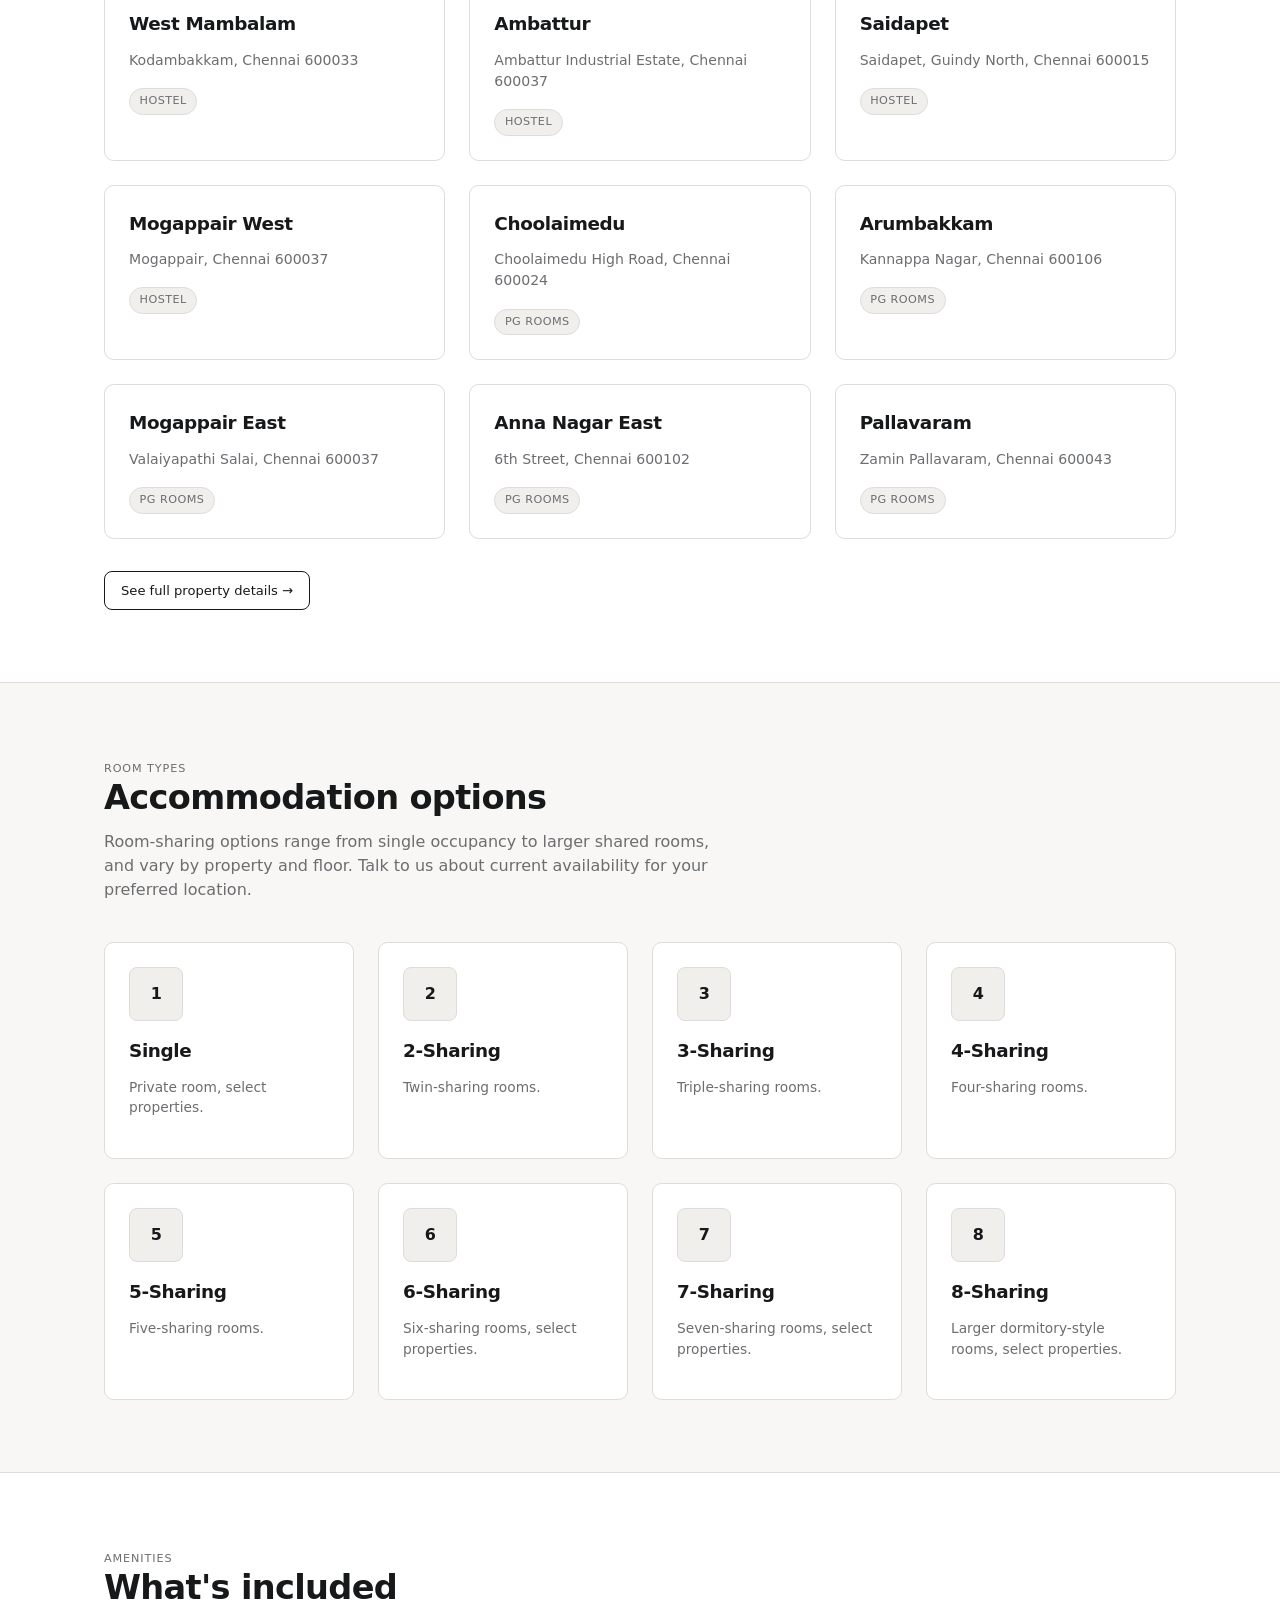
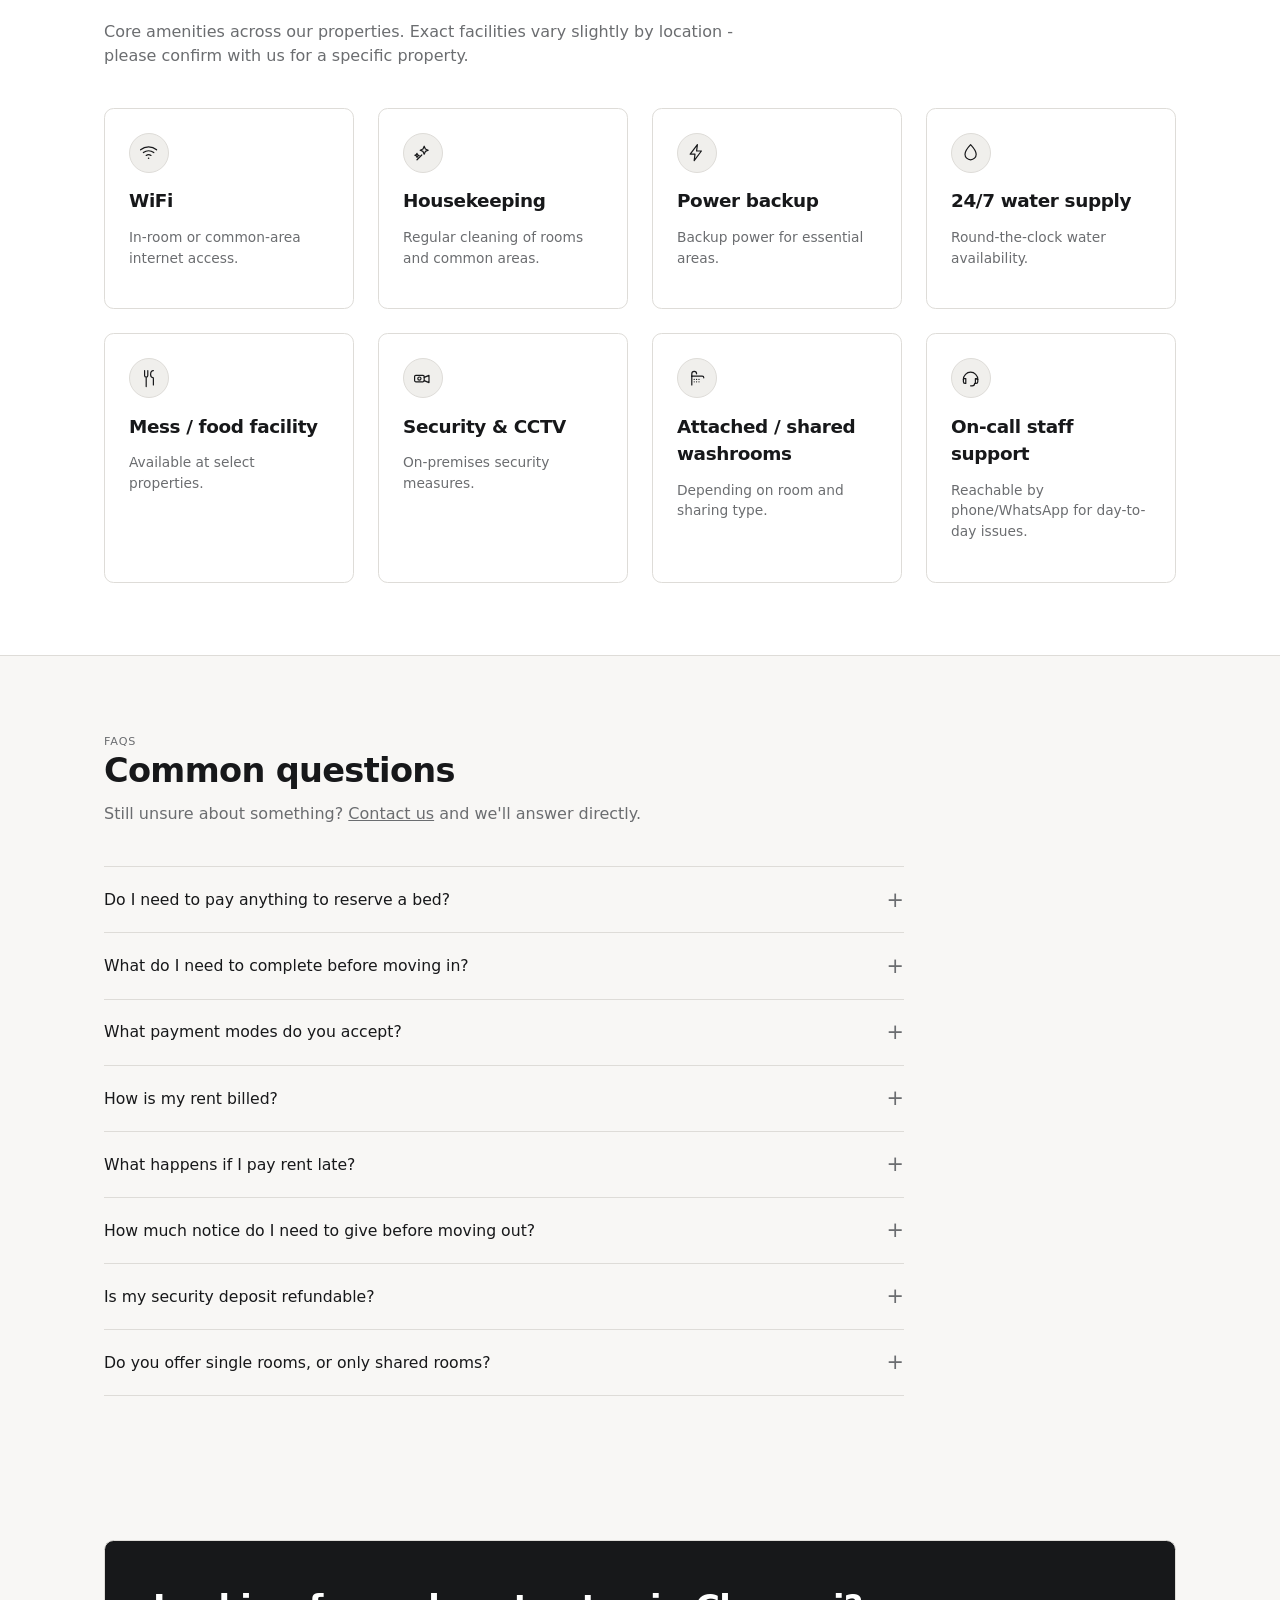
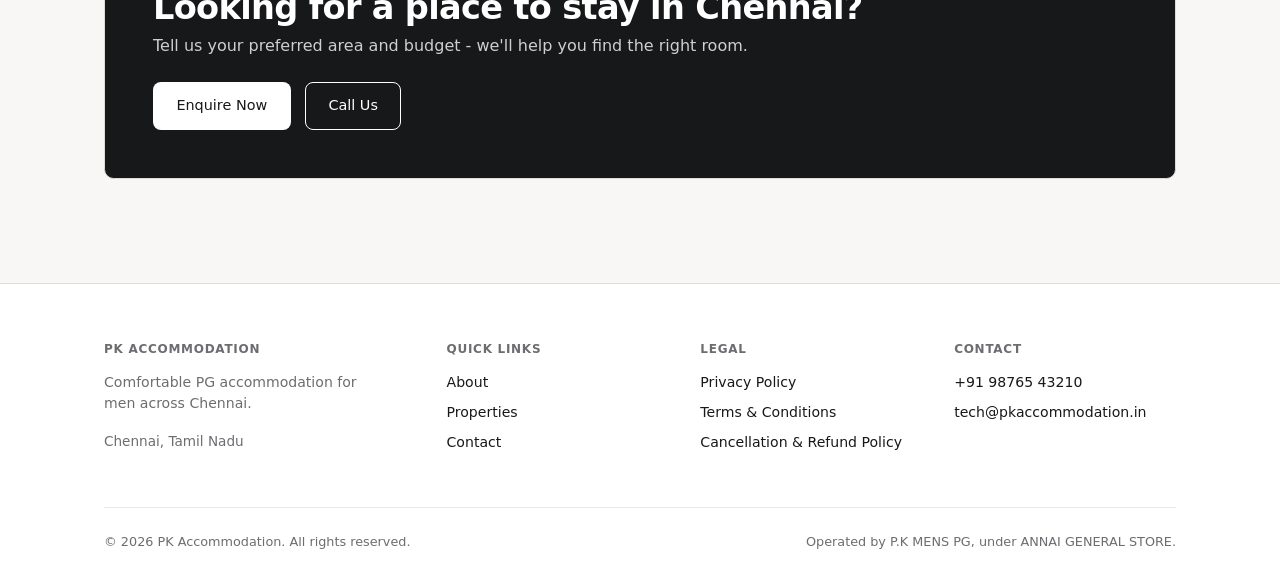
==== commit 7944adfa: "Expand to 9 properties, redesign hero, add FAQs and icons - Add Anna Nagar East and Pallavaram (veri" ====
--- a/index.html
+++ b/index.html
@@ -3,8 +3,8 @@
 <head>
 <meta charset="UTF-8" />
 <meta name="viewport" content="width=device-width, initial-scale=1.0" />
-<title>PK Accommodation — Comfortable PG Accommodation in Chennai</title>
-<meta name="description" content="PK Accommodation (P.K MENS PG) offers comfortable, secure PG and hostel accommodation for men across 7 locations in Chennai — for students and working professionals." />
+<title>PK Accommodation - Comfortable PG Accommodation in Chennai</title>
+<meta name="description" content="PK Accommodation (P.K MENS PG) offers comfortable, secure PG and hostel accommodation for men across 9 locations in Chennai - for students and working professionals." />
 <link rel="stylesheet" href="/assets/style.css" />
 </head>
 <body>
@@ -28,36 +28,26 @@
 </header>
 
 <section class="hero">
-  <div class="wrap hero-grid">
-    <div>
-      <h1>Comfortable, secure PG accommodation for men in Chennai.</h1>
-      <p class="lead">Seven well-located hostels and PG homes across Chennai, each staffed and managed for day-to-day reliability — built for students and working professionals who want a clean, dependable place to stay, without the overhead of setting up an independent household.</p>
-      <div class="cta-row">
-        <a href="/contact" class="btn btn-primary">Enquire Now</a>
-        <a href="/properties" class="btn btn-outline">View Properties</a>
-      </div>
-      <div class="stat-row">
-        <div>
-          <div class="stat-num">7</div>
-          <div class="stat-label">Locations in Chennai</div>
-        </div>
-        <div>
-          <div class="stat-num">Single–8</div>
-          <div class="stat-label">Sharing options</div>
-        </div>
-        <div>
-          <div class="stat-num">100%</div>
-          <div class="stat-label">KYC-verified tenants</div>
-        </div>
-      </div>
-    </div>
-    <div class="hero-panel">
-      <div class="label-xs" style="margin-bottom:0.9rem;">At a glance</div>
-      <div class="row"><span>Property type</span><strong>Men-only PG &amp; Hostel</strong></div>
-      <div class="row"><span>Room options</span><strong>Single to 8-sharing</strong></div>
-      <div class="row"><span>Ideal for</span><strong>Students &amp; professionals</strong></div>
-      <div class="row"><span>Rent billing</span><strong>Anniversary-date cycle</strong></div>
-      <div class="row"><span>Before move-in</span><strong>KYC + signed agreement</strong></div>
+  <div class="wrap">
+    <h1>Comfortable, secure PG accommodation for men in Chennai.</h1>
+    <p class="lead">Nine well-located hostels and PG homes across Chennai, each staffed and managed for day-to-day reliability - built for students and working professionals who want a clean, dependable place to stay, without the overhead of setting up an independent household.</p>
+    <div class="cta-row">
+      <a href="/contact" class="btn btn-primary">Enquire Now</a>
+      <a href="/properties" class="btn btn-outline">View Properties</a>
+    </div>
+    <div class="stat-row">
+      <div>
+        <div class="stat-num">9</div>
+        <div class="stat-label">Locations in Chennai</div>
+      </div>
+      <div>
+        <div class="stat-num">500+</div>
+        <div class="stat-label">Beds across properties</div>
+      </div>
+      <div>
+        <div class="stat-num">KYC-Verified</div>
+        <div class="stat-label">Every tenant onboarded</div>
+      </div>
     </div>
   </div>
 </section>
@@ -73,12 +63,12 @@
       <div class="feature-card">
         <div class="feature-icon"><svg viewBox="0 0 24 24" fill="none" stroke="currentColor" stroke-width="1.5" stroke-linecap="round" stroke-linejoin="round"><path d="M12 3l7 3v5c0 4.5-3 8-7 10-4-2-7-5.5-7-10V6l7-3z"/><path d="M9 12l2 2 4-4"/></svg></div>
         <h3>Verified tenants only</h3>
-        <p>Every resident is KYC-onboarded before move-in — no anonymous walk-ins sharing your room.</p>
+        <p>Every resident is KYC-onboarded before move-in - no anonymous walk-ins sharing your room.</p>
       </div>
       <div class="feature-card">
         <div class="feature-icon"><svg viewBox="0 0 24 24" fill="none" stroke="currentColor" stroke-width="1.5" stroke-linecap="round" stroke-linejoin="round"><path d="M7 3h7l4 4v14H7V3z"/><path d="M14 3v4h4"/><path d="M9.5 12h6M9.5 15h6M9.5 9h3"/></svg></div>
         <h3>A written agreement, always</h3>
-        <p>Every tenancy is backed by a signed rental agreement — terms in writing, not a verbal promise.</p>
+        <p>Every tenancy is backed by a signed rental agreement - terms in writing, not a verbal promise.</p>
       </div>
       <div class="feature-card">
         <div class="feature-icon"><svg viewBox="0 0 24 24" fill="none" stroke="currentColor" stroke-width="1.5" stroke-linecap="round" stroke-linejoin="round"><path d="M3 18v-6a2 2 0 012-2h14a2 2 0 012 2v6"/><path d="M3 18v2M21 18v2"/><path d="M3 13V9a2 2 0 012-2h4a2 2 0 012 2v3"/></svg></div>
@@ -88,12 +78,12 @@
       <div class="feature-card">
         <div class="feature-icon"><svg viewBox="0 0 24 24" fill="none" stroke="currentColor" stroke-width="1.5" stroke-linecap="round" stroke-linejoin="round"><path d="M6 2h12v20l-2-1.3L14 22l-2-1.3L10 22l-2-1.3L6 22V2z"/><path d="M9 7h6M9 11h6M9 15h4"/></svg></div>
         <h3>Transparent charges</h3>
-        <p>Rent, deposit and every fee are logged against your account — no surprise cash-only asks.</p>
+        <p>Rent, deposit and every fee are logged against your account - no surprise cash-only asks.</p>
       </div>
       <div class="feature-card">
         <div class="feature-icon"><svg viewBox="0 0 24 24" fill="none" stroke="currentColor" stroke-width="1.5" stroke-linecap="round" stroke-linejoin="round"><path d="M21 11.5c0 4.7-3.8 8.5-8.5 8.5a8.4 8.4 0 01-3.8-.9L3 21l1.9-5.7a8.4 8.4 0 01-.9-3.8C4 6.8 7.8 3 12.5 3S21 6.8 21 11.5z"/></svg></div>
         <h3>Direct staff support</h3>
-        <p>Reach us by phone or WhatsApp for day-to-day issues — no ticket queue, no call centre.</p>
+        <p>Reach us by phone or WhatsApp for day-to-day issues - no ticket queue, no call centre.</p>
       </div>
     </div>
   </div>
@@ -142,6 +132,16 @@
         <p class="muted" style="font-size:0.88rem;">Valaiyapathi Salai, Chennai 600037</p>
         <span class="tag">PG Rooms</span>
       </div>
+      <div class="card">
+        <h3>Anna Nagar East</h3>
+        <p class="muted" style="font-size:0.88rem;">6th Street, Chennai 600102</p>
+        <span class="tag">PG Rooms</span>
+      </div>
+      <div class="card">
+        <h3>Pallavaram</h3>
+        <p class="muted" style="font-size:0.88rem;">Zamin Pallavaram, Chennai 600043</p>
+        <span class="tag">PG Rooms</span>
+      </div>
     </div>
     <div style="margin-top:2rem;">
       <a href="/properties" class="btn btn-outline btn-sm">See full property details →</a>
@@ -206,27 +206,95 @@
     <div class="section-head">
       <span class="label-xs">Amenities</span>
       <h2>What's included</h2>
-      <p class="muted">Core amenities across our properties. Exact facilities vary slightly by location — please confirm with us for a specific property.</p>
+      <p class="muted">Core amenities across our properties. Exact facilities vary slightly by location - please confirm with us for a specific property.</p>
     </div>
     <div class="grid grid-4">
-      <div class="card"><h3>WiFi</h3><p class="muted" style="font-size:0.86rem;">In-room or common-area internet access.</p></div>
-      <div class="card"><h3>Housekeeping</h3><p class="muted" style="font-size:0.86rem;">Regular cleaning of rooms and common areas.</p></div>
-      <div class="card"><h3>Power backup</h3><p class="muted" style="font-size:0.86rem;">Backup power for essential areas.</p></div>
-      <div class="card"><h3>24/7 water supply</h3><p class="muted" style="font-size:0.86rem;">Round-the-clock water availability.</p></div>
-      <div class="card"><h3>Mess / food facility</h3><p class="muted" style="font-size:0.86rem;">Available at select properties.</p></div>
-      <div class="card"><h3>Security &amp; CCTV</h3><p class="muted" style="font-size:0.86rem;">On-premises security measures.</p></div>
-      <div class="card"><h3>Attached / shared washrooms</h3><p class="muted" style="font-size:0.86rem;">Depending on room and sharing type.</p></div>
-      <div class="card"><h3>On-call staff support</h3><p class="muted" style="font-size:0.86rem;">Reachable by phone/WhatsApp for day-to-day issues.</p></div>
+      <div class="card">
+        <div class="amenity-icon"><svg viewBox="0 0 24 24" fill="none" stroke="currentColor" stroke-width="1.5" stroke-linecap="round" stroke-linejoin="round"><path d="M2 8.5a15.5 15.5 0 0120 0"/><path d="M5.5 12a10.5 10.5 0 0113 0"/><path d="M9 15.5a5.5 5.5 0 016 0"/><circle cx="12" cy="19" r="1" fill="currentColor" stroke="none"/></svg></div>
+        <h3>WiFi</h3><p class="muted" style="font-size:0.86rem;">In-room or common-area internet access.</p>
+      </div>
+      <div class="card">
+        <div class="amenity-icon"><svg viewBox="0 0 24 24" fill="none" stroke="currentColor" stroke-width="1.5" stroke-linecap="round" stroke-linejoin="round"><path d="M5 21l6-6"/><path d="M14 4l1.5 3.5L19 9l-3.5 1.5L14 14l-1.5-3.5L9 9l3.5-1.5L14 4z"/><path d="M5 13l.8 1.9 1.9.8-1.9.8L5 18l-.8-1.9-1.9-.8 1.9-.8L5 13z"/></svg></div>
+        <h3>Housekeeping</h3><p class="muted" style="font-size:0.86rem;">Regular cleaning of rooms and common areas.</p>
+      </div>
+      <div class="card">
+        <div class="amenity-icon"><svg viewBox="0 0 24 24" fill="none" stroke="currentColor" stroke-width="1.5" stroke-linecap="round" stroke-linejoin="round"><path d="M13 2L4 14h6l-1 8 9-12h-6l1-8z"/></svg></div>
+        <h3>Power backup</h3><p class="muted" style="font-size:0.86rem;">Backup power for essential areas.</p>
+      </div>
+      <div class="card">
+        <div class="amenity-icon"><svg viewBox="0 0 24 24" fill="none" stroke="currentColor" stroke-width="1.5" stroke-linecap="round" stroke-linejoin="round"><path d="M12 2s7 7.5 7 12a7 7 0 01-14 0c0-4.5 7-12 7-12z"/></svg></div>
+        <h3>24/7 water supply</h3><p class="muted" style="font-size:0.86rem;">Round-the-clock water availability.</p>
+      </div>
+      <div class="card">
+        <div class="amenity-icon"><svg viewBox="0 0 24 24" fill="none" stroke="currentColor" stroke-width="1.5" stroke-linecap="round" stroke-linejoin="round"><path d="M7 2v6a2 2 0 002 2 2 2 0 002-2V2M9 10v12M18 2c-2 0-3.5 2-3.5 5s1.5 4 3.5 4v9"/></svg></div>
+        <h3>Mess / food facility</h3><p class="muted" style="font-size:0.86rem;">Available at select properties.</p>
+      </div>
+      <div class="card">
+        <div class="amenity-icon"><svg viewBox="0 0 24 24" fill="none" stroke="currentColor" stroke-width="1.5" stroke-linecap="round" stroke-linejoin="round"><rect x="2" y="8" width="12" height="8" rx="1.5"/><circle cx="8" cy="12" r="2"/><path d="M14 10.5l6-2.5v9l-6-2.5"/></svg></div>
+        <h3>Security &amp; CCTV</h3><p class="muted" style="font-size:0.86rem;">On-premises security measures.</p>
+      </div>
+      <div class="card">
+        <div class="amenity-icon"><svg viewBox="0 0 24 24" fill="none" stroke="currentColor" stroke-width="1.5" stroke-linecap="round" stroke-linejoin="round"><path d="M6 9h13a2 2 0 012 2"/><path d="M6 9V6a3 3 0 016 0"/><path d="M6 9v11"/><path d="M9 13h.01M12 13h.01M15 13h.01M9 16h.01M12 16h.01M15 16h.01"/></svg></div>
+        <h3>Attached / shared washrooms</h3><p class="muted" style="font-size:0.86rem;">Depending on room and sharing type.</p>
+      </div>
+      <div class="card">
+        <div class="amenity-icon"><svg viewBox="0 0 24 24" fill="none" stroke="currentColor" stroke-width="1.5" stroke-linecap="round" stroke-linejoin="round"><path d="M3 13a9 9 0 0118 0"/><path d="M3 13v3a2 2 0 002 2h1v-6H4a1 1 0 00-1 1z"/><path d="M21 13v3a2 2 0 01-2 2h-1v-6h1a1 1 0 011 1z"/><path d="M17 18a3 3 0 01-3 3h-2"/></svg></div>
+        <h3>On-call staff support</h3><p class="muted" style="font-size:0.86rem;">Reachable by phone/WhatsApp for day-to-day issues.</p>
+      </div>
     </div>
   </div>
 </section>
 
 <section>
   <div class="wrap">
+    <div class="section-head">
+      <span class="label-xs">FAQs</span>
+      <h2>Common questions</h2>
+      <p class="muted">Still unsure about something? <a href="/contact">Contact us</a> and we'll answer directly.</p>
+    </div>
+    <div class="faq-list">
+      <details class="faq-item">
+        <summary>Do I need to pay anything to reserve a bed?</summary>
+        <div class="faq-answer">No. A reservation needs no payment at all - we hold the bed for you as soon as staff confirm it. Payment (joining fee, first month's rent and deposit) is only collected once your tenancy is activated, after KYC and a signed agreement.</div>
+      </details>
+      <details class="faq-item">
+        <summary>What do I need to complete before moving in?</summary>
+        <div class="faq-answer">A valid government-issued photo ID for KYC verification, a signed rental agreement, and payment of the joining fee, first month's rent and security deposit. Once staff confirm payment, your tenancy is activated and you can move in.</div>
+      </details>
+      <details class="faq-item">
+        <summary>What payment modes do you accept?</summary>
+        <div class="faq-answer">UPI, bank transfer and cash, all recorded against your account with a receipt issued. Online card/UPI checkout on this website is being added.</div>
+      </details>
+      <details class="faq-item">
+        <summary>How is my rent billed?</summary>
+        <div class="faq-answer">Rent is billed on a cycle anchored to your own joining date rather than a shared calendar date - for example, joining on the 12th means every cycle runs the 12th to the 11th of the next month.</div>
+      </details>
+      <details class="faq-item">
+        <summary>What happens if I pay rent late?</summary>
+        <div class="faq-answer">A late fee of 1% of the rent per day applies, but only after a 12-day grace period from the due date.</div>
+      </details>
+      <details class="faq-item">
+        <summary>How much notice do I need to give before moving out?</summary>
+        <div class="faq-answer">15 days' notice. A reason for moving out is optional, never mandatory. See our <a href="/terms">Terms &amp; Conditions</a> for notice period, lock-in and move-out charges.</div>
+      </details>
+      <details class="faq-item">
+        <summary>Is my security deposit refundable?</summary>
+        <div class="faq-answer">80% of your deposit is usable during your stay to adjust against dues or damages; 20% is always retained. The usable portion, less any deductions, is refunded after move-out settlement - see our <a href="/refund">Cancellation &amp; Refund Policy</a>.</div>
+      </details>
+      <details class="faq-item">
+        <summary>Do you offer single rooms, or only shared rooms?</summary>
+        <div class="faq-answer">Both. Room options range from single occupancy to 8-sharing, and vary by property - enquire for what's available at your preferred location.</div>
+      </details>
+    </div>
+  </div>
+</section>
+
+<section>
+  <div class="wrap">
     <div class="cta-banner">
       <div>
         <h2>Looking for a place to stay in Chennai?</h2>
-        <p>Tell us your preferred area and budget — we'll help you find the right room.</p>
+        <p>Tell us your preferred area and budget - we'll help you find the right room.</p>
       </div>
       <div class="cta-row" style="margin-top:0;">
         <a href="/contact" class="btn btn-primary">Enquire Now</a>
@@ -241,7 +309,7 @@
     <div class="footer-grid">
       <div>
         <h4>PK Accommodation</h4>
-        <p class="muted" style="font-size:0.88rem; max-width:260px;">Operated by P.K MENS PG, under ANNAI GENERAL STORE. Comfortable PG accommodation for men across Chennai.</p>
+        <p class="muted" style="font-size:0.88rem; max-width:260px;">Comfortable PG accommodation for men across Chennai.</p>
         <p class="muted" style="font-size:0.85rem;">Chennai, Tamil Nadu</p>
       </div>
       <div>
--- a/assets/style.css
+++ b/assets/style.css
@@ -264,6 +264,20 @@
   padding: 1.5rem;
 }
 
+.amenity-icon {
+  width: 2.5rem;
+  height: 2.5rem;
+  border-radius: 999px;
+  border: 1px solid var(--border);
+  background: var(--secondary);
+  display: flex;
+  align-items: center;
+  justify-content: center;
+  margin-bottom: 0.9rem;
+  color: var(--fg);
+}
+.amenity-icon svg { width: 1.2rem; height: 1.2rem; }
+
 .card-plate {
   height: 3.4rem;
   width: 3.4rem;
@@ -399,6 +413,39 @@
 .cta-banner .btn-outline { border-color: var(--surface); color: var(--surface); }
 .cta-banner .btn-outline:hover { background: var(--surface); color: var(--fg); }
 
+/* ---------- FAQ ---------- */
+.faq-list {
+  border-top: 1px solid var(--border);
+  max-width: 800px;
+}
+.faq-item { border-bottom: 1px solid var(--border); }
+.faq-item summary {
+  cursor: pointer;
+  list-style: none;
+  padding: 1.3rem 0;
+  font-weight: 500;
+  font-size: 0.98rem;
+  display: flex;
+  justify-content: space-between;
+  align-items: center;
+  gap: 1rem;
+}
+.faq-item summary::-webkit-details-marker { display: none; }
+.faq-item summary::after {
+  content: "+";
+  font-size: 1.3rem;
+  color: var(--muted);
+  flex-shrink: 0;
+  line-height: 1;
+}
+.faq-item[open] summary::after { content: "\2212"; }
+.faq-item .faq-answer {
+  padding: 0 0 1.4rem;
+  color: var(--muted);
+  font-size: 0.9rem;
+  max-width: 680px;
+}
+
 /* ---------- Legal / prose pages ---------- */
 .prose { max-width: 760px; }
 .prose h2 { margin-top: 2.5rem; }
